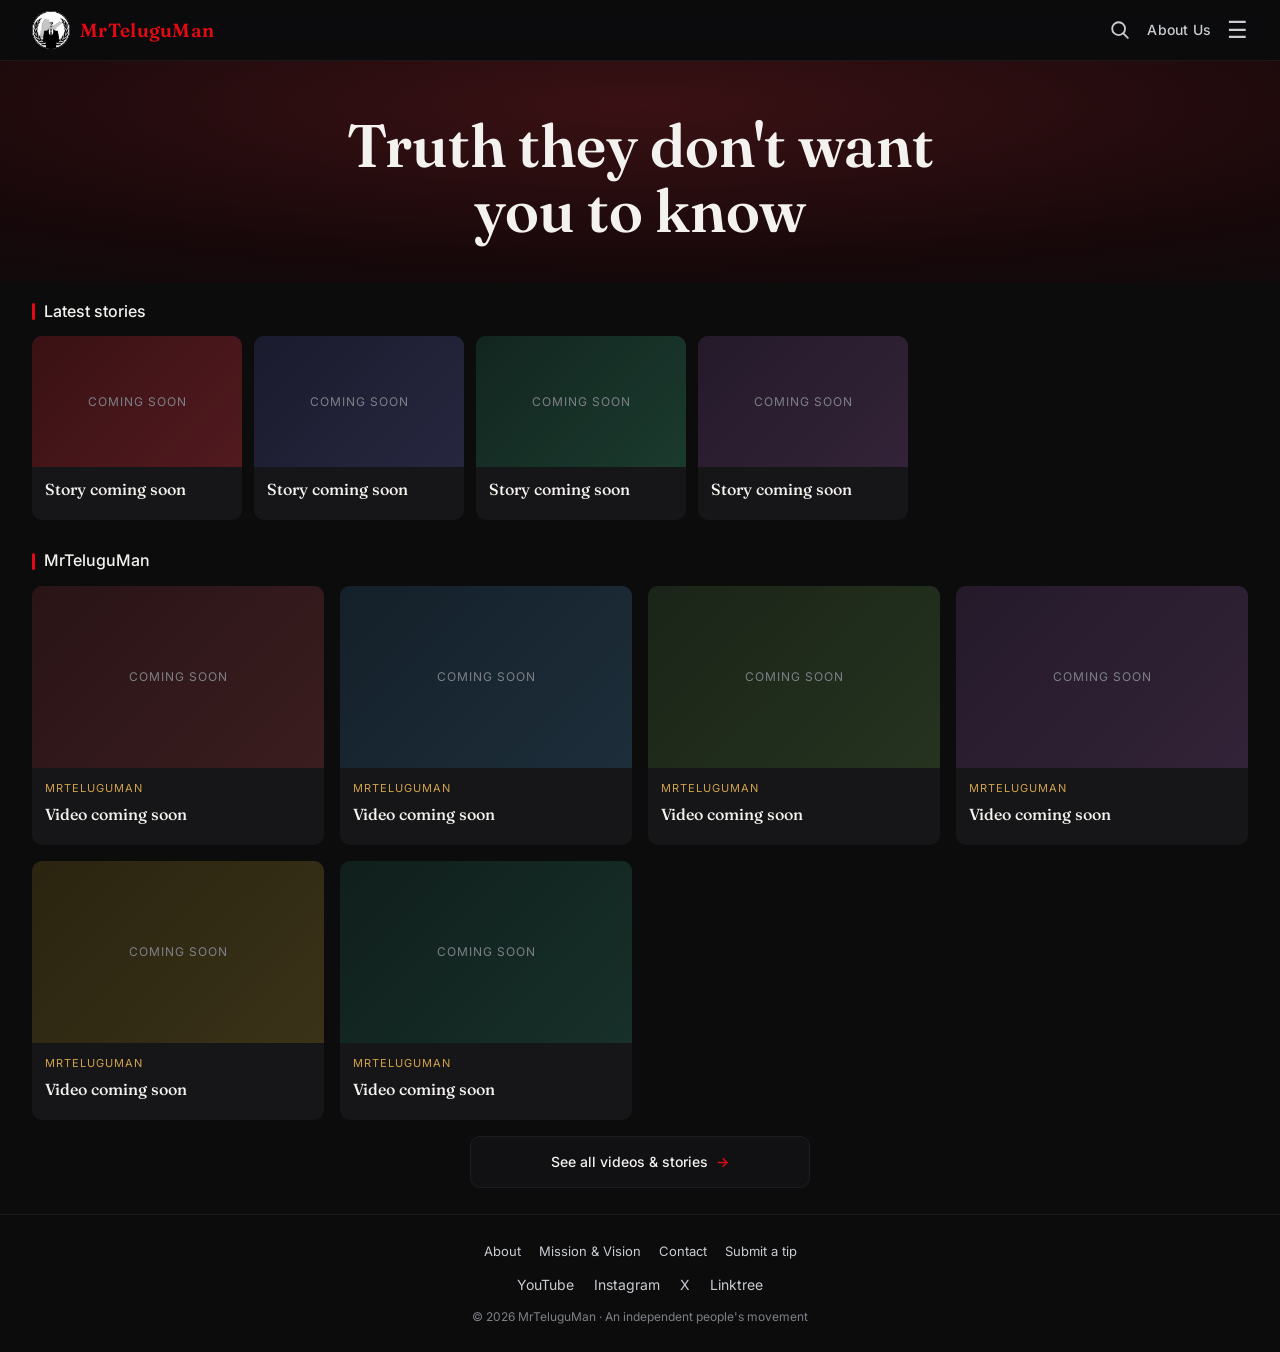
==== index.html @ 3e30ec59 "Add MrTeluguMan section and videos & stories archive" ====
<!DOCTYPE html>
<html lang="en">
<head>
<meta charset="UTF-8">
<meta name="viewport" content="width=device-width, initial-scale=1.0">
<title>MrTeluguMan — Truth they don't want you to know</title>
<meta name="description" content="An independent people's movement exposing injustice across Andhra Pradesh and Telangana.">
<link rel="icon" href="logo.jpg">
<link rel="preconnect" href="https://fonts.googleapis.com"><link rel="preconnect" href="https://fonts.gstatic.com" crossorigin>
<link href="https://fonts.googleapis.com/css2?family=Fraunces:opsz,wght@9..144,500;9..144,600&family=Inter:wght@400;500;600&display=swap" rel="stylesheet">
<link rel="stylesheet" href="styles.css">
</head>
<body>

<header>
  <div class="wrap nav">
    <a class="brand" href="index.html"><img src="logo.jpg" alt="MrTeluguMan logo"><span class="name">MrTeluguMan</span></a>
    <div class="nav-right">
      <a class="icon-btn search-icon" id="searchToggle" href="search.html" aria-label="Search"><svg viewBox="0 0 24 24" width="22" height="22" fill="none" stroke="currentColor" stroke-width="2" stroke-linecap="round" aria-hidden="true"><circle cx="10.5" cy="10.5" r="7"></circle><line x1="20.5" y1="20.5" x2="15.6" y2="15.6"></line></svg></a>
      <a class="header-about" href="about.html">About&nbsp;Us</a>
      <button class="icon-btn menu-btn" aria-label="Menu">&#9776;</button>
    </div>
  </div>
</header>

<div class="drawer" id="drawer">
  <div class="drawer-bg"></div>
  <div class="drawer-panel">
    <div class="drawer-head"><span class="name">MrTeluguMan</span><button class="icon-btn drawer-close" aria-label="Close">&times;</button></div>
    <a href="index.html">Home</a>
    <a href="latest.html">Latest stories</a>
    <a href="about.html">About</a>
    <a href="mission.html">Mission &amp; Vision</a>
    <a href="contact.html">Contact</a>
    <a href="contact.html">Submit a tip</a>
    <a href="search.html">Search</a>
    <div class="social"><a href="#">YouTube</a><a href="#">Instagram</a><a href="#">X</a><a href="#">Linktree</a></div>
  </div>
</div>

<section class="hero"><h1>Truth they don't want you to know</h1></section>


<section class="latest">
  <div class="sec-head"><span class="sec-bar"></span><span class="sec-title">Latest stories</span></div>
  <div class="row">
    <a class="card" href="story.html"><div class="thumb" style="background:linear-gradient(135deg,#3a1114,#511a1f)"><span class="soon">Coming soon</span></div><div class="card-body"><h3>Story coming soon</h3></div></a>
    <a class="card" href="story.html"><div class="thumb" style="background:linear-gradient(135deg,#1b1b2e,#26263f)"><span class="soon">Coming soon</span></div><div class="card-body"><h3>Story coming soon</h3></div></a>
    <a class="card" href="story.html"><div class="thumb" style="background:linear-gradient(135deg,#12261f,#1b3a2e)"><span class="soon">Coming soon</span></div><div class="card-body"><h3>Story coming soon</h3></div></a>
    <a class="card" href="story.html"><div class="thumb" style="background:linear-gradient(135deg,#241a2a,#332338)"><span class="soon">Coming soon</span></div><div class="card-body"><h3>Story coming soon</h3></div></a>
  </div>
</section>

<section class="latest">
  <div class="sec-head"><span class="sec-bar"></span><span class="sec-title">MrTeluguMan</span></div>
  <div class="grid" style="padding:0">
    <a class="card" href="story.html"><div class="thumb" style="background:linear-gradient(135deg,#2a1416,#3a1d1f)"><span class="soon">Coming soon</span></div><div class="card-body"><div class="kicker">MrTeluguMan</div><h3>Video coming soon</h3></div></a>
    <a class="card" href="story.html"><div class="thumb" style="background:linear-gradient(135deg,#14202a,#1d2e3a)"><span class="soon">Coming soon</span></div><div class="card-body"><div class="kicker">MrTeluguMan</div><h3>Video coming soon</h3></div></a>
    <a class="card" href="story.html"><div class="thumb" style="background:linear-gradient(135deg,#1a2418,#26331f)"><span class="soon">Coming soon</span></div><div class="card-body"><div class="kicker">MrTeluguMan</div><h3>Video coming soon</h3></div></a>
    <a class="card" href="story.html"><div class="thumb" style="background:linear-gradient(135deg,#241a2a,#332338)"><span class="soon">Coming soon</span></div><div class="card-body"><div class="kicker">MrTeluguMan</div><h3>Video coming soon</h3></div></a>
    <a class="card" href="story.html"><div class="thumb" style="background:linear-gradient(135deg,#2a2410,#3a3218)"><span class="soon">Coming soon</span></div><div class="card-body"><div class="kicker">MrTeluguMan</div><h3>Video coming soon</h3></div></a>
    <a class="card" href="story.html"><div class="thumb" style="background:linear-gradient(135deg,#101f1c,#173029)"><span class="soon">Coming soon</span></div><div class="card-body"><div class="kicker">MrTeluguMan</div><h3>Video coming soon</h3></div></a>
  </div>
  <a class="state-btn" href="latest.html" style="max-width:340px;margin:16px auto 0">See all videos &amp; stories <span class="arrow">&rarr;</span></a>
</section>


<footer>
  <div class="footer-links"><a href="about.html">About</a><a href="mission.html">Mission &amp; Vision</a><a href="contact.html">Contact</a><a href="contact.html">Submit a tip</a></div>
  <div class="social"><a href="#">YouTube</a><a href="#">Instagram</a><a href="#">X</a><a href="#">Linktree</a></div>
  <div class="copy">© 2026 MrTeluguMan · An independent people's movement</div>
</footer>

<script src="app.js"></script>
</body>
</html>
---- styles.css ----
/* ===== MrTeluguMan — shared styles ===== */
@import url('https://fonts.googleapis.com/css2?family=Space+Grotesk:wght@500;600;700&display=swap');
:root{
  --bg:#0c0c0d; --surface:#161618; --surface-2:#111113;
  --border:#1e1e22; --border-soft:#1a1a1d;
  --text:#f4f2ee; --text-2:#c9ccd1; --text-3:#7d8087;
  --red:#e50914; --gold:#d0a24a;
  --serif:'Fraunces',Georgia,serif;
  --head:'Space Grotesk',-apple-system,BlinkMacSystemFont,'Segoe UI',sans-serif;
  --sans:'Inter',-apple-system,BlinkMacSystemFont,'Segoe UI',sans-serif;
}
*{box-sizing:border-box;margin:0;padding:0}
html{scroll-behavior:smooth}
body{background:var(--bg);color:var(--text);font-family:var(--sans);line-height:1.6;-webkit-font-smoothing:antialiased}
a{text-decoration:none;color:inherit}
img{display:block;max-width:100%}
.wrap{max-width:none;margin:0 auto;padding:0 32px}

/* Header search bar (desktop) */
.header-search{flex:1;max-width:460px;margin:0 28px}
.header-search input{width:100%;height:38px;background:var(--surface-2);border:.5px solid var(--border);border-radius:20px;color:var(--text);padding:0 18px;font-family:inherit;font-size:14px;outline:none;transition:border-color .15s}
.header-search input::placeholder{color:var(--text-3)}
.header-search input:focus{border-color:var(--red)}

/* Header */
header{position:sticky;top:0;z-index:50;background:rgba(12,12,13,.85);backdrop-filter:saturate(160%) blur(12px);border-bottom:.5px solid var(--border-soft)}
.nav{display:flex;align-items:center;justify-content:space-between;height:60px}
.brand{display:flex;align-items:center;gap:10px}
.brand img{width:38px;height:38px;border-radius:50%;background:#fff;object-fit:cover}
.brand .name{color:var(--red);font-family:var(--serif);font-weight:600;font-size:19px;letter-spacing:.3px}
.nav-right{display:flex;align-items:center;gap:20px}
.nav-links{display:none}
.nav-links a{color:var(--text-2);font-size:14px}
.nav-links a:hover,.nav-links a.active{color:var(--text)}
.icon-btn{background:none;border:none;color:var(--text-2);font-size:18px;cursor:pointer;line-height:1}
.icon-btn:hover{color:var(--text)}
.icon-btn svg{display:block}
.search-icon{display:inline-flex;align-items:center;justify-content:center;margin-right:6px}
.menu-btn{display:block}

/* Slide-out mobile menu */
.drawer{position:fixed;inset:0;z-index:100;visibility:hidden;pointer-events:none}
.drawer.open{visibility:visible;pointer-events:auto}
.drawer-bg{position:absolute;inset:0;background:rgba(0,0,0,.6);opacity:0;transition:opacity .25s}
.drawer.open .drawer-bg{opacity:1}
.drawer-panel{position:absolute;top:0;right:0;height:100%;width:80%;max-width:320px;background:var(--surface-2);border-left:.5px solid var(--border);padding:22px 22px;transform:translateX(100%);transition:transform .25s ease;display:flex;flex-direction:column;gap:6px}
.drawer.open .drawer-panel{transform:none}
.drawer-head{display:flex;align-items:center;justify-content:space-between;margin-bottom:14px}
.drawer-head .name{color:var(--red);font-family:var(--serif);font-weight:600;font-size:18px}
.drawer a{color:var(--text);font-size:17px;padding:12px 6px;border-bottom:.5px solid var(--border-soft)}
.drawer a:hover{color:var(--red)}
.drawer .social{display:flex;gap:16px;margin-top:16px}
.drawer .social a{border:none;color:var(--text-2);font-size:14px;padding:0}

/* Hero */
.hero{text-align:center;padding:52px 20px 40px;background:radial-gradient(120% 130% at 50% 20%,#3a1114 0%,#17080a 55%,#0c0c0d 90%)}
.hero h1{font-family:var(--serif);font-weight:600;font-size:clamp(30px,6.5vw,60px);line-height:1.08;max-width:16ch;margin:0 auto}
.page-hero{padding:40px 20px 24px;border-bottom:.5px solid var(--border-soft)}
.page-hero .wrap{display:flex;align-items:center;gap:12px}
.page-hero .bar{width:4px;height:34px;background:var(--red);border-radius:2px}
.page-hero h1{font-family:var(--head);font-weight:600;font-size:clamp(26px,5vw,40px);letter-spacing:-.5px}
.page-hero p{color:var(--text-2);margin-top:6px;font-size:15px}

/* Chips */
.chips{position:sticky;top:60px;z-index:40;background:var(--bg);display:flex;gap:10px;padding:13px 32px 11px;overflow-x:auto;border-bottom:.5px solid var(--border-soft);max-width:none;margin:0 auto}
.chips::-webkit-scrollbar{height:0}
.chip{flex:0 0 auto;font-size:14px;padding:8px 18px;border-radius:22px;white-space:nowrap;cursor:pointer;border:.5px solid var(--border);background:var(--surface-2);color:var(--text-2);transition:all .15s}
.chip:hover{color:var(--text);border-color:var(--text-3)}
.chip.active{background:var(--red);color:#fff;border-color:var(--red);font-weight:600}

/* Section head */
.sec-head{display:flex;align-items:center;gap:9px;margin-bottom:12px}
.sec-bar{width:3px;height:17px;background:var(--red);border-radius:2px}
.sec-title{font-size:16px;font-weight:500}

/* Latest row */
.latest{max-width:none;margin:0 auto;padding:16px 32px 6px}
.row{display:flex;gap:12px;overflow-x:auto;padding-bottom:6px;cursor:grab;scroll-behavior:smooth}
.row.dragging{cursor:grabbing;scroll-behavior:auto}
.row.dragging .card{pointer-events:none}
.row::-webkit-scrollbar{height:0}
.row .card{flex:0 0 210px;user-select:none}

/* Split */
.split{max-width:none;margin:8px auto 0;display:grid;grid-template-columns:1fr 1fr;border-top:.5px solid var(--border-soft)}
.col{padding:18px 20px 24px}
.col.ap{border-right:.5px solid var(--border-soft)}
.col .stack{display:flex;flex-direction:column;gap:14px;height:540px;overflow-y:auto;padding-right:8px;cursor:grab}
.col .stack.dragging{cursor:grabbing;scroll-behavior:auto}
.col .stack.dragging .card{pointer-events:none}
.col .stack::-webkit-scrollbar{width:6px}
.col .stack::-webkit-scrollbar-thumb{background:#2a2a2f;border-radius:3px}
.col .stack::-webkit-scrollbar-track{background:transparent}
.split.only-ap{grid-template-columns:1fr}.split.only-ap .col.tg{display:none}.split.only-ap .col.ap{border-right:none}
.split.only-tg{grid-template-columns:1fr}.split.only-tg .col.ap{display:none}

/* Grid (state & latest pages) */
.grid{display:grid;grid-template-columns:repeat(auto-fill,minmax(240px,1fr));gap:16px;max-width:none;margin:0 auto;padding:20px 32px}

/* Card */
.card{background:var(--surface);border-radius:10px;overflow:hidden;transition:transform .2s ease,box-shadow .2s ease;display:block}
.card:hover{transform:translateY(-3px);box-shadow:0 10px 30px rgba(0,0,0,.5)}
.thumb{aspect-ratio:16/10;background-size:cover;background-position:center;position:relative;display:flex;align-items:center;justify-content:center}
.thumb .soon{color:var(--text-3);font-size:12px;letter-spacing:1px;text-transform:uppercase}
.badge{position:absolute;top:9px;left:9px;background:var(--red);color:#fff;font-size:10px;letter-spacing:.5px;text-transform:uppercase;font-weight:600;padding:3px 8px;border-radius:3px}
.play-badge{position:absolute;width:44px;height:44px;border-radius:50%;background:rgba(229,9,20,.92);display:flex;align-items:center;justify-content:center;color:#fff;font-size:16px;padding-left:3px;box-shadow:0 4px 14px rgba(0,0,0,.4)}
.card-body{padding:12px 13px 14px}
.kicker{color:var(--gold);font-size:11px;letter-spacing:1px;text-transform:uppercase;margin-bottom:6px}
.card h3{font-family:var(--serif);font-weight:500;font-size:16px;line-height:1.3;margin-bottom:6px}
.card .time{color:var(--text-3);font-size:12px}

/* State button */
.state-btn{display:flex;align-items:center;justify-content:center;gap:8px;margin-top:16px;padding:14px 18px;border-radius:10px;border:.5px solid var(--border);background:var(--surface-2);color:var(--text);font-size:14px;font-weight:500;transition:all .15s}
.state-btn:hover{border-color:var(--red);color:#fff;background:#161010}
.state-btn .arrow{color:var(--red);font-weight:600}

/* Article page */
.article{max-width:720px;margin:0 auto;padding:34px 20px 20px}
.article .meta{display:flex;gap:10px;align-items:center;color:var(--text-3);font-size:13px;margin-bottom:14px}
.article .meta .cat{color:var(--gold);text-transform:uppercase;letter-spacing:1px}
.article h1{font-family:var(--serif);font-weight:600;font-size:clamp(28px,5vw,42px);line-height:1.15;margin-bottom:16px}
.article .lead{color:var(--text-2);font-size:19px;line-height:1.6;margin-bottom:22px}
.article .hero-img{aspect-ratio:16/9;border-radius:12px;background-size:cover;background-position:center;margin-bottom:12px;display:flex;align-items:center;justify-content:center}
.article .caption{color:var(--text-3);font-size:12px;margin-bottom:24px}
.article .body p{font-size:17px;line-height:1.8;margin-bottom:20px}
/* Video embed (YouTube / Instagram / Facebook) */
.video-embed{position:relative;aspect-ratio:16/9;border-radius:12px;overflow:hidden;background:#000;margin:22px 0 6px;display:flex;align-items:center;justify-content:center;border:.5px solid var(--border)}
.video-embed iframe{width:100%;height:100%;border:0;display:block}
.video-embed .play{width:64px;height:64px;border-radius:50%;background:rgba(229,9,20,.92);display:flex;align-items:center;justify-content:center;color:#fff;font-size:24px;padding-left:4px}
.video-embed .ph-text{position:absolute;bottom:12px;left:14px;color:#c9ccd1;font-size:12px}
.video-caption{color:var(--text-3);font-size:12px;margin:0 0 22px}
.actions{display:flex;align-items:center;gap:10px;flex-wrap:wrap;padding:20px 0;border-top:.5px solid var(--border-soft);border-bottom:.5px solid var(--border-soft);margin:24px 0}
.act{display:inline-flex;align-items:center;gap:7px;padding:9px 15px;border-radius:22px;border:.5px solid var(--border);background:var(--surface-2);color:var(--text-2);font-size:13px;cursor:pointer;transition:all .15s}
.act:hover{color:#fff;border-color:var(--text-3)}
.act.wa:hover{border-color:#25d366;color:#25d366}
.act.like.liked{border-color:var(--red);color:var(--red)}
.act .n{font-variant-numeric:tabular-nums}
.share-label{color:var(--text-3);font-size:13px;margin-right:2px}

/* Prose pages (about, mission) */
.prose{max-width:720px;margin:0 auto;padding:34px 20px}
.prose h2{font-family:var(--serif);font-weight:500;font-size:24px;margin:26px 0 12px}
.prose p{font-size:17px;line-height:1.8;color:var(--text);margin-bottom:18px}
.prose .lead{font-size:20px;color:var(--text-2);line-height:1.6;margin-bottom:22px}
.pull{border-left:3px solid var(--red);padding:6px 0 6px 18px;font-family:var(--serif);font-size:22px;line-height:1.4;margin:26px 0;color:var(--text)}

/* Forms (contact, tip) */
.form{max-width:600px;margin:0 auto;padding:30px 20px}
.form .field{margin-bottom:16px}
.form label{display:block;font-size:14px;color:var(--text-2);margin-bottom:7px}
.form input,.form textarea,.form select{width:100%;background:var(--surface-2);border:.5px solid var(--border);border-radius:9px;color:var(--text);font-family:inherit;font-size:15px;padding:12px 14px;outline:none;transition:border-color .15s}
.form input:focus,.form textarea:focus,.form select:focus{border-color:var(--red)}
.form textarea{min-height:130px;resize:vertical}
.form .submit{background:var(--red);color:#fff;border:none;font-weight:600;font-size:15px;padding:13px 22px;border-radius:9px;cursor:pointer;transition:opacity .15s}
.form .submit:hover{opacity:.9}
.note{color:var(--text-3);font-size:13px;margin-top:10px}
/* Direct contact block */
.direct-contact{max-width:600px;margin:24px auto 0;padding:20px 22px;background:var(--surface);border:.5px solid var(--border);border-radius:12px;text-align:center}
.dc-label{color:var(--text-3);font-size:12px;letter-spacing:1px;text-transform:uppercase;margin-bottom:8px}
.dc-mail{display:inline-block;color:var(--red);font-size:20px;font-weight:600;font-family:var(--sans)}
.dc-mail:hover{text-decoration:underline}
.dc-note{color:var(--text-3);font-size:13px;margin-top:8px}
.secure-note{margin-top:16px;padding:13px 16px;background:rgba(29,158,117,.08);border:.5px solid rgba(29,158,117,.35);border-radius:10px;color:#7fd7bb;font-size:13px;line-height:1.55}
.secure-note strong{color:#9fe6cf;font-weight:600}
.form-title{color:var(--text);font-size:16px;font-weight:500;margin-bottom:14px;padding-top:6px}
/* Tip/Suggestion toggle */
.toggle{display:flex;gap:8px;margin-bottom:18px}
.toggle .tg{flex:1;position:relative}
.toggle .tg input{position:absolute;opacity:0;pointer-events:none}
.toggle .tg span{display:block;text-align:center;padding:11px;border-radius:9px;border:.5px solid var(--border);background:var(--surface-2);color:var(--text-2);font-size:14px;cursor:pointer;transition:all .15s}
.toggle .tg span:hover{color:var(--text)}
.toggle .tg input:checked + span{background:var(--red);color:#fff;border-color:var(--red);font-weight:600}
.form input[type=file]{padding:9px 12px;color:var(--text-3);font-size:13px}

/* Search */
.searchbar{max-width:720px;margin:0 auto;padding:26px 20px 6px}
.searchbar input{width:100%;background:var(--surface-2);border:.5px solid var(--border);border-radius:12px;color:var(--text);font-family:inherit;font-size:17px;padding:15px 18px;outline:none}
.searchbar input:focus{border-color:var(--red)}
.search-empty{max-width:720px;margin:0 auto;padding:30px 20px;color:var(--text-3);text-align:center}

/* Footer */
footer{border-top:.5px solid var(--border-soft);margin-top:20px;padding:26px 20px;text-align:center}
.footer-links{display:flex;gap:18px;justify-content:center;flex-wrap:wrap;margin-bottom:12px}
.footer-links a{color:var(--text-2);font-size:13px}
.footer-links a:hover{color:var(--text)}
.social{display:flex;gap:20px;justify-content:center;margin-bottom:11px}
.social a{color:var(--text-2);font-size:14px}
.social a:hover{color:var(--red)}
.copy{color:var(--text-3);font-size:12px}

@media(max-width:640px){
  .nav-links{display:none}
  .menu-btn{display:block}
  .header-search{display:none}
  .wrap{padding:0 20px}
  .latest{padding:16px 20px 6px}
  .chips{padding:13px 20px 11px}
  .col{padding:12px 12px 16px}
  .col .stack{height:auto;overflow:visible;cursor:default}
  .card h3{font-size:14px}
  .row .card{flex:0 0 150px}
  .hero{padding:40px 18px 30px}
  .grid{grid-template-columns:1fr 1fr;gap:12px;padding:16px}
}

/* ===== Header: keep logo, search, About Us and menu on one level ===== */
.nav{align-items:center}
.brand{height:40px}
.nav-right{display:flex;align-items:center;gap:16px}
.icon-btn{display:inline-flex;align-items:center;justify-content:center;height:40px;line-height:1;padding:0}
.search-icon{margin-right:0}
.menu-btn{font-size:23px}
.header-about{display:inline-flex;align-items:center;height:40px;color:var(--text-2);font-size:14px;font-weight:500;white-space:nowrap;letter-spacing:.2px}
.header-about:hover{color:var(--text)}
@media(max-width:400px){ .nav-right{gap:12px} .header-about{font-size:13px} }

/* ===== Live search overlay (Netflix / Google style) ===== */
.search-overlay{position:fixed;inset:0;z-index:200;visibility:hidden;opacity:0;transition:opacity .18s}
.search-overlay.open{visibility:visible;opacity:1}
.so-bg{position:absolute;inset:0;background:rgba(0,0,0,.62);backdrop-filter:blur(2px)}
.so-panel{position:absolute;top:0;left:0;right:0;background:var(--surface-2);border-bottom:.5px solid var(--border);padding:14px 20px 16px;box-shadow:0 20px 50px rgba(0,0,0,.55);transform:translateY(-10px);transition:transform .18s}
.search-overlay.open .so-panel{transform:none}
.so-inputwrap{display:flex;align-items:center;gap:12px;max-width:720px;margin:0 auto}
.so-inputwrap>svg{flex:0 0 auto;color:var(--text-3)}
.so-input{flex:1;height:46px;background:var(--surface);border:.5px solid var(--border);border-radius:12px;color:var(--text);font-family:inherit;font-size:17px;padding:0 16px;outline:none}
.so-input:focus{border-color:var(--red)}
.so-close{flex:0 0 auto;background:none;border:none;color:var(--text-2);font-size:26px;line-height:1;cursor:pointer;padding:0 4px}
.so-close:hover{color:var(--text)}
.so-results{max-width:720px;margin:10px auto 0;max-height:62vh;overflow-y:auto}
.so-lbl{color:var(--text-3);font-size:11px;letter-spacing:1px;text-transform:uppercase;padding:8px 12px 4px}
.so-item{display:flex;align-items:center;gap:12px;padding:11px 12px;border-radius:10px;cursor:pointer;color:var(--text)}
.so-item:hover,.so-item.active{background:var(--surface)}
.so-ic{flex:0 0 auto;width:34px;height:34px;border-radius:8px;background:#221316;display:flex;align-items:center;justify-content:center;color:var(--red);font-size:15px}
.so-tx{flex:1;min-width:0}
.so-ttl{font-size:15px;font-weight:500;white-space:nowrap;overflow:hidden;text-overflow:ellipsis}
.so-meta{color:var(--text-3);font-size:12px;margin-top:2px}
.so-cat{color:var(--gold);text-transform:uppercase;letter-spacing:.6px}
.so-hint{color:var(--text-3);font-size:13px;padding:16px 12px;text-align:center}

/* ===== search.html results ===== */
.search-results{max-width:820px;margin:0 auto;padding:14px 20px 34px}
.sr-count{color:var(--text-3);font-size:13px;margin:0 0 14px}
.sr-list{display:flex;flex-direction:column;gap:10px}
.sr-item{display:flex;align-items:center;gap:14px;padding:14px 16px;background:var(--surface);border:.5px solid var(--border);border-radius:12px;transition:border-color .15s,transform .15s}
.sr-item:hover{border-color:var(--red);transform:translateY(-2px)}
.sr-ic{flex:0 0 auto;width:44px;height:44px;border-radius:10px;background:#221316;display:flex;align-items:center;justify-content:center;color:var(--red);font-size:18px}
.sr-tx{flex:1;min-width:0}
.sr-cat{color:var(--gold);font-size:11px;letter-spacing:1px;text-transform:uppercase}
.sr-ttl{font-family:var(--serif);font-size:18px;font-weight:500;margin:2px 0 3px}
.sr-snip{color:var(--text-2);font-size:14px;line-height:1.5}
.sr-date{color:var(--text-3);font-size:12px;margin-top:4px}
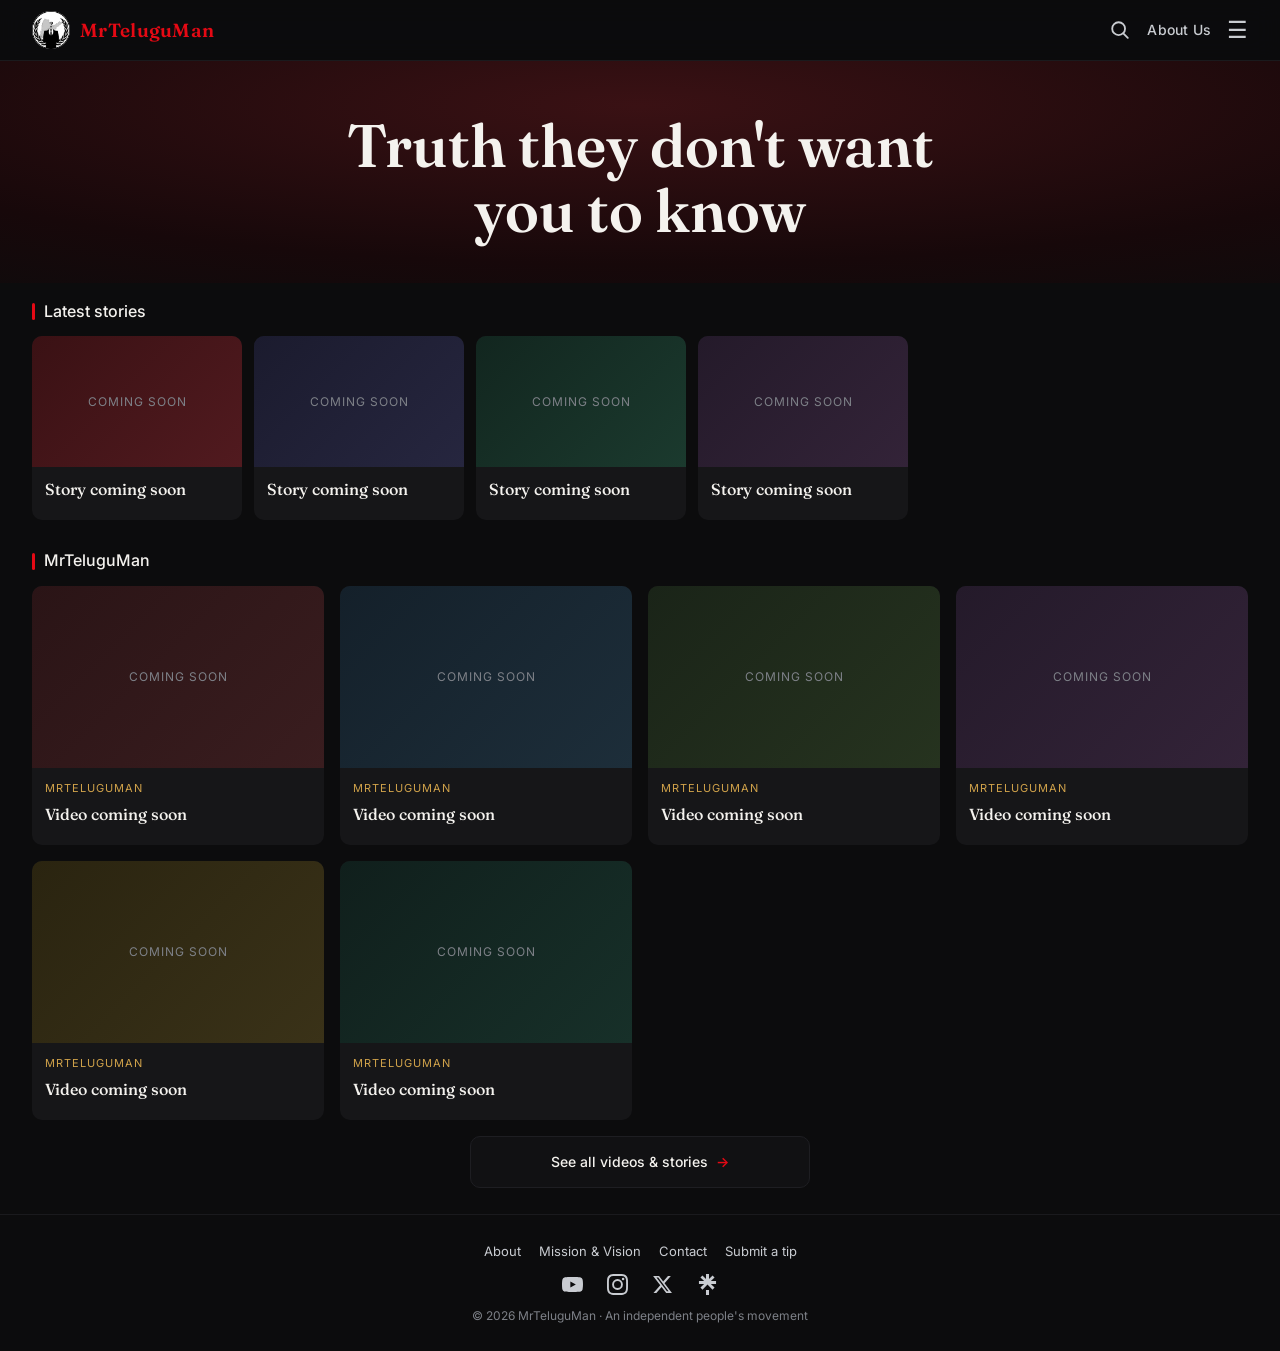
==== commit 59b8bc14: "Replace social text links with logo icons" ====
--- a/index.html
+++ b/index.html
@@ -34,7 +34,7 @@
     <a href="contact.html">Contact</a>
     <a href="contact.html">Submit a tip</a>
     <a href="search.html">Search</a>
-    <div class="social"><a href="#">YouTube</a><a href="#">Instagram</a><a href="#">X</a><a href="#">Linktree</a></div>
+    <div class="social"><a href="https://www.youtube.com/@MrTeluguMan" target="_blank" rel="noopener" aria-label="YouTube"><svg viewBox="0 0 24 24" width="21" height="21" fill="currentColor" aria-hidden="true"><path d="M23.498 6.186a3.016 3.016 0 0 0-2.122-2.136C19.505 3.545 12 3.545 12 3.545s-7.505 0-9.377.505A3.017 3.017 0 0 0 .502 6.186C0 8.07 0 12 0 12s0 3.93.502 5.814a3.016 3.016 0 0 0 2.122 2.136c1.871.505 9.376.505 9.376.505s7.505 0 9.377-.505a3.015 3.015 0 0 0 2.122-2.136C24 15.93 24 12 24 12s0-3.93-.502-5.814zM9.545 15.568V8.432L15.818 12l-6.273 3.568z"></path></svg></a><a href="https://www.instagram.com/MrTeluguMan" target="_blank" rel="noopener" aria-label="Instagram"><svg viewBox="0 0 24 24" width="21" height="21" fill="currentColor" aria-hidden="true"><path d="M12 2.163c3.204 0 3.584.012 4.85.07 3.252.148 4.771 1.691 4.919 4.919.058 1.265.069 1.645.069 4.849 0 3.205-.012 3.584-.069 4.849-.149 3.225-1.664 4.771-4.919 4.919-1.266.058-1.644.07-4.85.07-3.204 0-3.584-.012-4.849-.07-3.26-.149-4.771-1.699-4.919-4.92-.058-1.265-.07-1.644-.07-4.849 0-3.204.013-3.583.07-4.849.149-3.227 1.664-4.771 4.919-4.919 1.266-.057 1.645-.069 4.849-.069zM12 0C8.741 0 8.333.014 7.053.072 2.695.272.273 2.69.073 7.052.014 8.333 0 8.741 0 12c0 3.259.014 3.668.072 4.948.2 4.358 2.618 6.78 6.98 6.98C8.333 23.986 8.741 24 12 24c3.259 0 3.668-.014 4.948-.072 4.354-.2 6.782-2.618 6.979-6.98.059-1.28.073-1.689.073-4.948 0-3.259-.014-3.667-.072-4.947-.196-4.354-2.617-6.78-6.979-6.98C15.668.014 15.259 0 12 0zm0 5.838a6.162 6.162 0 1 0 0 12.324 6.162 6.162 0 0 0 0-12.324zM12 16a4 4 0 1 1 0-8 4 4 0 0 1 0 8zm6.406-11.845a1.44 1.44 0 1 0 0 2.881 1.44 1.44 0 0 0 0-2.881z"></path></svg></a><a href="https://x.com/MrTeluguMan" target="_blank" rel="noopener" aria-label="X"><svg viewBox="0 0 24 24" width="21" height="21" fill="currentColor" aria-hidden="true"><path d="M18.244 2.25h3.308l-7.227 8.26 8.502 11.24H16.17l-5.214-6.817L4.99 21.75H1.68l7.73-8.835L1.254 2.25H8.08l4.713 6.231zm-1.161 17.52h1.833L7.084 4.126H5.117z"></path></svg></a><a href="https://linktr.ee/MrTeluguMan" target="_blank" rel="noopener" aria-label="Linktree"><svg viewBox="0 0 24 24" width="21" height="21" fill="currentColor" aria-hidden="true"><path d="M13.736 5.853l4.005-4.117 2.325 2.38-4.2 4.005h5.908v3.305h-5.937l4.229 4.108-2.325 2.334-5.741-5.769-5.741 5.769-2.325-2.334 4.229-4.108H2.226V8.121h5.908l-4.2-4.005 2.325-2.38 4.005 4.117V0h3.472v5.853zM10.264 18.152h3.472V24h-3.472z"></path></svg></a></div>
   </div>
 </div>
 
@@ -67,7 +67,7 @@
 
 <footer>
   <div class="footer-links"><a href="about.html">About</a><a href="mission.html">Mission &amp; Vision</a><a href="contact.html">Contact</a><a href="contact.html">Submit a tip</a></div>
-  <div class="social"><a href="#">YouTube</a><a href="#">Instagram</a><a href="#">X</a><a href="#">Linktree</a></div>
+  <div class="social"><a href="https://www.youtube.com/@MrTeluguMan" target="_blank" rel="noopener" aria-label="YouTube"><svg viewBox="0 0 24 24" width="21" height="21" fill="currentColor" aria-hidden="true"><path d="M23.498 6.186a3.016 3.016 0 0 0-2.122-2.136C19.505 3.545 12 3.545 12 3.545s-7.505 0-9.377.505A3.017 3.017 0 0 0 .502 6.186C0 8.07 0 12 0 12s0 3.93.502 5.814a3.016 3.016 0 0 0 2.122 2.136c1.871.505 9.376.505 9.376.505s7.505 0 9.377-.505a3.015 3.015 0 0 0 2.122-2.136C24 15.93 24 12 24 12s0-3.93-.502-5.814zM9.545 15.568V8.432L15.818 12l-6.273 3.568z"></path></svg></a><a href="https://www.instagram.com/MrTeluguMan" target="_blank" rel="noopener" aria-label="Instagram"><svg viewBox="0 0 24 24" width="21" height="21" fill="currentColor" aria-hidden="true"><path d="M12 2.163c3.204 0 3.584.012 4.85.07 3.252.148 4.771 1.691 4.919 4.919.058 1.265.069 1.645.069 4.849 0 3.205-.012 3.584-.069 4.849-.149 3.225-1.664 4.771-4.919 4.919-1.266.058-1.644.07-4.85.07-3.204 0-3.584-.012-4.849-.07-3.26-.149-4.771-1.699-4.919-4.92-.058-1.265-.07-1.644-.07-4.849 0-3.204.013-3.583.07-4.849.149-3.227 1.664-4.771 4.919-4.919 1.266-.057 1.645-.069 4.849-.069zM12 0C8.741 0 8.333.014 7.053.072 2.695.272.273 2.69.073 7.052.014 8.333 0 8.741 0 12c0 3.259.014 3.668.072 4.948.2 4.358 2.618 6.78 6.98 6.98C8.333 23.986 8.741 24 12 24c3.259 0 3.668-.014 4.948-.072 4.354-.2 6.782-2.618 6.979-6.98.059-1.28.073-1.689.073-4.948 0-3.259-.014-3.667-.072-4.947-.196-4.354-2.617-6.78-6.979-6.98C15.668.014 15.259 0 12 0zm0 5.838a6.162 6.162 0 1 0 0 12.324 6.162 6.162 0 0 0 0-12.324zM12 16a4 4 0 1 1 0-8 4 4 0 0 1 0 8zm6.406-11.845a1.44 1.44 0 1 0 0 2.881 1.44 1.44 0 0 0 0-2.881z"></path></svg></a><a href="https://x.com/MrTeluguMan" target="_blank" rel="noopener" aria-label="X"><svg viewBox="0 0 24 24" width="21" height="21" fill="currentColor" aria-hidden="true"><path d="M18.244 2.25h3.308l-7.227 8.26 8.502 11.24H16.17l-5.214-6.817L4.99 21.75H1.68l7.73-8.835L1.254 2.25H8.08l4.713 6.231zm-1.161 17.52h1.833L7.084 4.126H5.117z"></path></svg></a><a href="https://linktr.ee/MrTeluguMan" target="_blank" rel="noopener" aria-label="Linktree"><svg viewBox="0 0 24 24" width="21" height="21" fill="currentColor" aria-hidden="true"><path d="M13.736 5.853l4.005-4.117 2.325 2.38-4.2 4.005h5.908v3.305h-5.937l4.229 4.108-2.325 2.334-5.741-5.769-5.741 5.769-2.325-2.334 4.229-4.108H2.226V8.121h5.908l-4.2-4.005 2.325-2.38 4.005 4.117V0h3.472v5.853zM10.264 18.152h3.472V24h-3.472z"></path></svg></a></div>
   <div class="copy">© 2026 MrTeluguMan · An independent people's movement</div>
 </footer>
 
--- a/styles.css
+++ b/styles.css
@@ -249,3 +249,8 @@
 .sr-ttl{font-family:var(--serif);font-size:18px;font-weight:500;margin:2px 0 3px}
 .sr-snip{color:var(--text-2);font-size:14px;line-height:1.5}
 .sr-date{color:var(--text-3);font-size:12px;margin-top:4px}
+
+/* Social icon logos */
+.social a{display:inline-flex;align-items:center;line-height:0}
+.social a svg{display:block}
+.social{gap:24px}
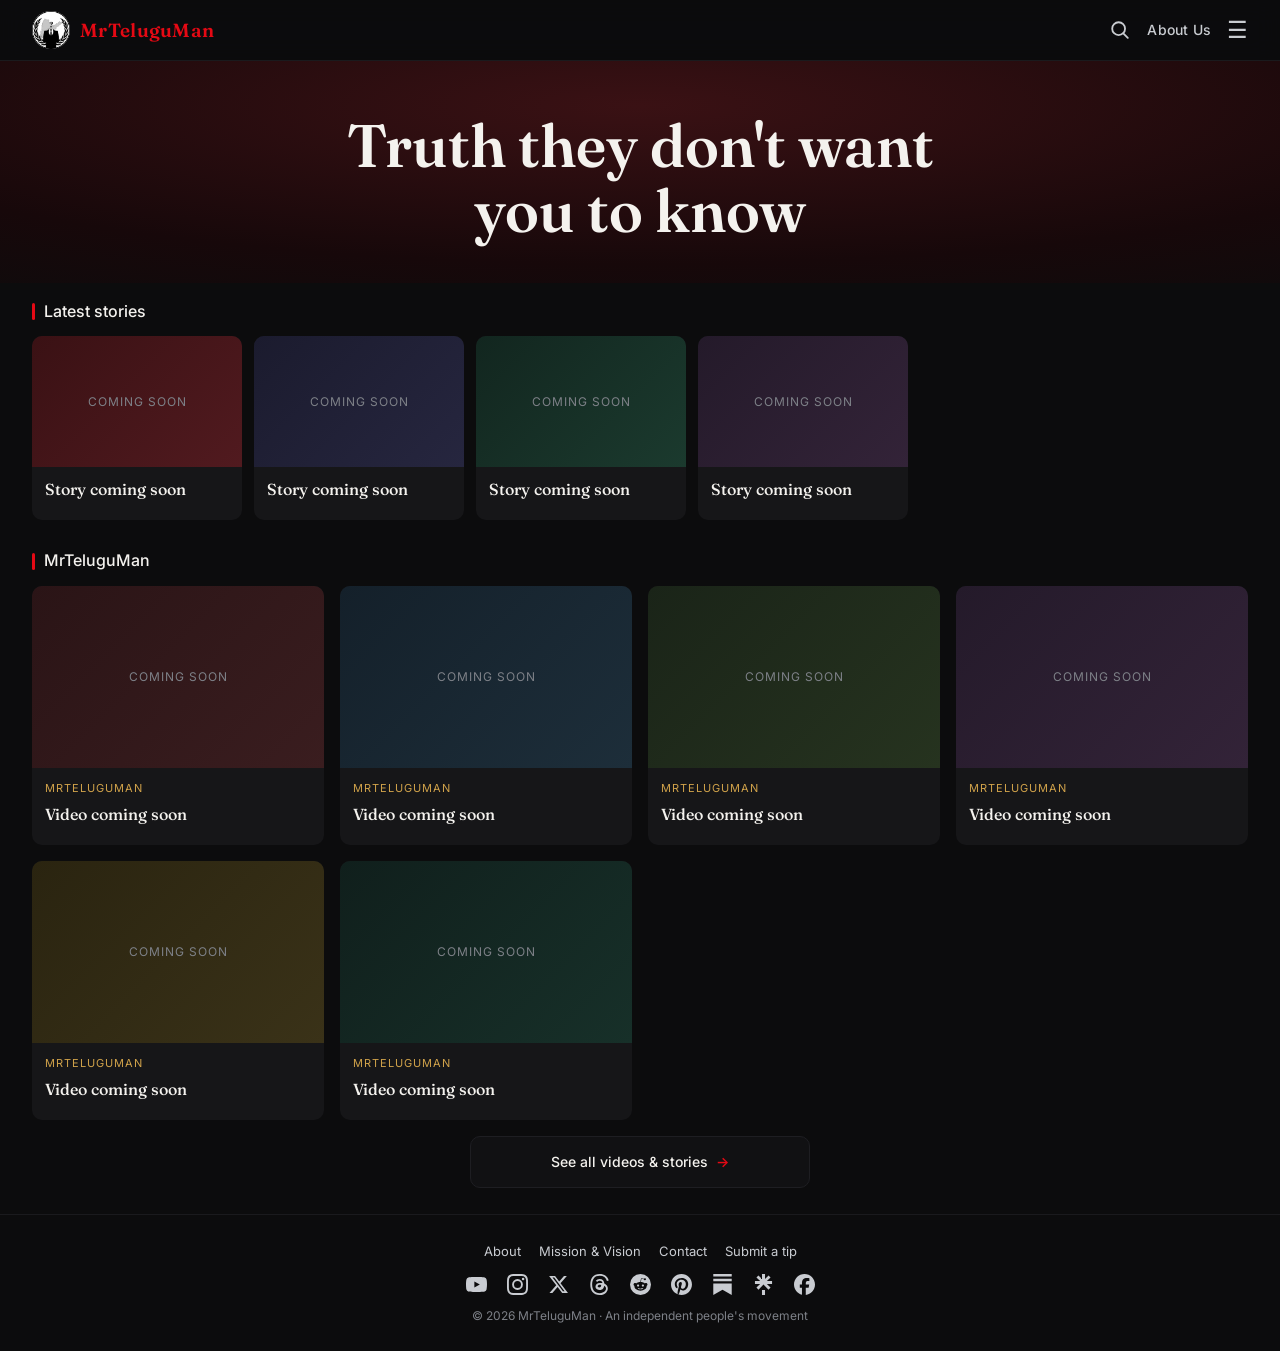
==== commit 5a1cc490: "Add social media icon logos (9 platforms)" ====
--- a/index.html
+++ b/index.html
@@ -34,7 +34,7 @@
     <a href="contact.html">Contact</a>
     <a href="contact.html">Submit a tip</a>
     <a href="search.html">Search</a>
-    <div class="social"><a href="https://www.youtube.com/@MrTeluguMan" target="_blank" rel="noopener" aria-label="YouTube"><svg viewBox="0 0 24 24" width="21" height="21" fill="currentColor" aria-hidden="true"><path d="M23.498 6.186a3.016 3.016 0 0 0-2.122-2.136C19.505 3.545 12 3.545 12 3.545s-7.505 0-9.377.505A3.017 3.017 0 0 0 .502 6.186C0 8.07 0 12 0 12s0 3.93.502 5.814a3.016 3.016 0 0 0 2.122 2.136c1.871.505 9.376.505 9.376.505s7.505 0 9.377-.505a3.015 3.015 0 0 0 2.122-2.136C24 15.93 24 12 24 12s0-3.93-.502-5.814zM9.545 15.568V8.432L15.818 12l-6.273 3.568z"></path></svg></a><a href="https://www.instagram.com/MrTeluguMan" target="_blank" rel="noopener" aria-label="Instagram"><svg viewBox="0 0 24 24" width="21" height="21" fill="currentColor" aria-hidden="true"><path d="M12 2.163c3.204 0 3.584.012 4.85.07 3.252.148 4.771 1.691 4.919 4.919.058 1.265.069 1.645.069 4.849 0 3.205-.012 3.584-.069 4.849-.149 3.225-1.664 4.771-4.919 4.919-1.266.058-1.644.07-4.85.07-3.204 0-3.584-.012-4.849-.07-3.26-.149-4.771-1.699-4.919-4.92-.058-1.265-.07-1.644-.07-4.849 0-3.204.013-3.583.07-4.849.149-3.227 1.664-4.771 4.919-4.919 1.266-.057 1.645-.069 4.849-.069zM12 0C8.741 0 8.333.014 7.053.072 2.695.272.273 2.69.073 7.052.014 8.333 0 8.741 0 12c0 3.259.014 3.668.072 4.948.2 4.358 2.618 6.78 6.98 6.98C8.333 23.986 8.741 24 12 24c3.259 0 3.668-.014 4.948-.072 4.354-.2 6.782-2.618 6.979-6.98.059-1.28.073-1.689.073-4.948 0-3.259-.014-3.667-.072-4.947-.196-4.354-2.617-6.78-6.979-6.98C15.668.014 15.259 0 12 0zm0 5.838a6.162 6.162 0 1 0 0 12.324 6.162 6.162 0 0 0 0-12.324zM12 16a4 4 0 1 1 0-8 4 4 0 0 1 0 8zm6.406-11.845a1.44 1.44 0 1 0 0 2.881 1.44 1.44 0 0 0 0-2.881z"></path></svg></a><a href="https://x.com/MrTeluguMan" target="_blank" rel="noopener" aria-label="X"><svg viewBox="0 0 24 24" width="21" height="21" fill="currentColor" aria-hidden="true"><path d="M18.244 2.25h3.308l-7.227 8.26 8.502 11.24H16.17l-5.214-6.817L4.99 21.75H1.68l7.73-8.835L1.254 2.25H8.08l4.713 6.231zm-1.161 17.52h1.833L7.084 4.126H5.117z"></path></svg></a><a href="https://linktr.ee/MrTeluguMan" target="_blank" rel="noopener" aria-label="Linktree"><svg viewBox="0 0 24 24" width="21" height="21" fill="currentColor" aria-hidden="true"><path d="M13.736 5.853l4.005-4.117 2.325 2.38-4.2 4.005h5.908v3.305h-5.937l4.229 4.108-2.325 2.334-5.741-5.769-5.741 5.769-2.325-2.334 4.229-4.108H2.226V8.121h5.908l-4.2-4.005 2.325-2.38 4.005 4.117V0h3.472v5.853zM10.264 18.152h3.472V24h-3.472z"></path></svg></a></div>
+    <div class="social"><a href="https://www.youtube.com/@MrTeluguMan" target="_blank" rel="noopener" aria-label="YouTube"><svg viewBox="0 0 24 24" width="21" height="21" fill="currentColor" aria-hidden="true"><path d="M23.498 6.186a3.016 3.016 0 0 0-2.122-2.136C19.505 3.545 12 3.545 12 3.545s-7.505 0-9.377.505A3.017 3.017 0 0 0 .502 6.186C0 8.07 0 12 0 12s0 3.93.502 5.814a3.016 3.016 0 0 0 2.122 2.136c1.871.505 9.376.505 9.376.505s7.505 0 9.377-.505a3.015 3.015 0 0 0 2.122-2.136C24 15.93 24 12 24 12s0-3.93-.502-5.814zM9.545 15.568V8.432L15.818 12l-6.273 3.568z"></path></svg></a><a href="https://www.instagram.com/MrTeluguMan" target="_blank" rel="noopener" aria-label="Instagram"><svg viewBox="0 0 24 24" width="21" height="21" fill="currentColor" aria-hidden="true"><path d="M12 2.163c3.204 0 3.584.012 4.85.07 3.252.148 4.771 1.691 4.919 4.919.058 1.265.069 1.645.069 4.849 0 3.205-.012 3.584-.069 4.849-.149 3.225-1.664 4.771-4.919 4.919-1.266.058-1.644.07-4.85.07-3.204 0-3.584-.012-4.849-.07-3.26-.149-4.771-1.699-4.919-4.92-.058-1.265-.07-1.644-.07-4.849 0-3.204.013-3.583.07-4.849.149-3.227 1.664-4.771 4.919-4.919 1.266-.057 1.645-.069 4.849-.069zM12 0C8.741 0 8.333.014 7.053.072 2.695.272.273 2.69.073 7.052.014 8.333 0 8.741 0 12c0 3.259.014 3.668.072 4.948.2 4.358 2.618 6.78 6.98 6.98C8.333 23.986 8.741 24 12 24c3.259 0 3.668-.014 4.948-.072 4.354-.2 6.782-2.618 6.979-6.98.059-1.28.073-1.689.073-4.948 0-3.259-.014-3.667-.072-4.947-.196-4.354-2.617-6.78-6.979-6.98C15.668.014 15.259 0 12 0zm0 5.838a6.162 6.162 0 1 0 0 12.324 6.162 6.162 0 0 0 0-12.324zM12 16a4 4 0 1 1 0-8 4 4 0 0 1 0 8zm6.406-11.845a1.44 1.44 0 1 0 0 2.881 1.44 1.44 0 0 0 0-2.881z"></path></svg></a><a href="https://x.com/MrTeluguMan" target="_blank" rel="noopener" aria-label="X"><svg viewBox="0 0 24 24" width="21" height="21" fill="currentColor" aria-hidden="true"><path d="M18.244 2.25h3.308l-7.227 8.26 8.502 11.24H16.17l-5.214-6.817L4.99 21.75H1.68l7.73-8.835L1.254 2.25H8.08l4.713 6.231zm-1.161 17.52h1.833L7.084 4.126H5.117z"></path></svg></a><a href="https://www.threads.com/@MrTeluguMan" target="_blank" rel="noopener" aria-label="Threads"><svg viewBox="0 0 24 24" width="21" height="21" fill="currentColor" aria-hidden="true"><path d="M12.186 24h-.007c-3.581-.024-6.334-1.205-8.184-3.509C2.35 18.44 1.5 15.586 1.472 12.01v-.017c.03-3.579.879-6.43 2.525-8.482C5.845 1.205 8.6.024 12.18 0h.014c2.746.02 5.043.725 6.826 2.098 1.677 1.29 2.858 3.13 3.509 5.467l-2.04.569c-1.104-3.96-3.898-5.984-8.304-6.015-2.91.022-5.11.936-6.54 2.717C4.307 6.504 3.616 8.914 3.589 12c.027 3.086.718 5.496 2.057 7.164 1.43 1.783 3.631 2.698 6.54 2.717 2.623-.02 4.358-.631 5.8-2.045 1.647-1.613 1.618-3.593 1.09-4.798-.31-.71-.873-1.3-1.634-1.75-.192 1.352-.622 2.446-1.284 3.272-.886 1.102-2.14 1.704-3.73 1.79-1.202.065-2.361-.218-3.259-.801-1.063-.689-1.685-1.74-1.752-2.964-.065-1.19.408-2.285 1.33-3.082.88-.76 2.119-1.207 3.583-1.291a13.853 13.853 0 0 1 3.02.142c-.126-.742-.375-1.332-.75-1.757-.513-.586-1.308-.883-2.359-.89h-.029c-.844 0-1.992.232-2.721 1.32L7.734 7.847c.98-1.454 2.568-2.256 4.478-2.256h.044c3.194.02 5.097 1.975 5.287 5.388.108.046.216.094.322.145 1.49.7 2.58 1.761 3.154 3.07.797 1.82.871 4.79-1.548 7.158-1.85 1.81-4.094 2.628-7.277 2.65Zm1.036-11.752a9.66 9.66 0 0 0-.702-.026c-1.6 0-2.58.71-2.58 1.85 0 .82.75 1.353 1.734 1.353 1.352 0 2.14-.99 2.294-2.594l-.746-.583z"></path></svg></a><a href="https://www.reddit.com/user/MrTeluguMan" target="_blank" rel="noopener" aria-label="Reddit"><svg viewBox="0 0 24 24" width="21" height="21" fill="currentColor" aria-hidden="true"><path d="M12 0A12 12 0 0 0 0 12a12 12 0 0 0 12 12 12 12 0 0 0 12-12A12 12 0 0 0 12 0zm5.01 4.744c.688 0 1.25.561 1.25 1.249a1.25 1.25 0 0 1-2.498.056l-2.597-.547-.8 3.747c1.824.07 3.48.632 4.674 1.488.308-.309.73-.491 1.207-.491.968 0 1.754.786 1.754 1.754 0 .716-.435 1.333-1.01 1.614a3.111 3.111 0 0 1 .042.52c0 2.694-3.13 4.87-7.004 4.87-3.874 0-7.004-2.176-7.004-4.87 0-.183.015-.366.043-.534A1.748 1.748 0 0 1 4.028 12c0-.968.786-1.754 1.754-1.754.463 0 .898.196 1.207.49 1.207-.883 2.878-1.43 4.744-1.487l.885-4.182a.342.342 0 0 1 .14-.197.35.35 0 0 1 .238-.042l2.906.617a1.214 1.214 0 0 1 1.108-.701zM9.25 12c-.689 0-1.25.561-1.25 1.25 0 .687.561 1.248 1.25 1.248.687 0 1.248-.561 1.248-1.249 0-.688-.561-1.249-1.249-1.249zm5.5 0c-.687 0-1.248.561-1.248 1.25 0 .687.561 1.248 1.249 1.248.688 0 1.249-.561 1.249-1.249 0-.687-.562-1.249-1.25-1.249zm-5.466 3.99a.327.327 0 0 0-.231.094.33.33 0 0 0 0 .463c.842.842 2.484.913 2.961.913.477 0 2.105-.056 2.961-.913a.361.361 0 0 0 .029-.463.33.33 0 0 0-.464 0c-.547.533-1.684.73-2.512.73-.828 0-1.979-.196-2.512-.73a.326.326 0 0 0-.232-.095z"></path></svg></a><a href="https://www.pinterest.com/MrTeluguMan" target="_blank" rel="noopener" aria-label="Pinterest"><svg viewBox="0 0 24 24" width="21" height="21" fill="currentColor" aria-hidden="true"><path d="M12.017 0C5.396 0 .029 5.367.029 11.987c0 5.079 3.158 9.417 7.618 11.162-.105-.949-.199-2.403.041-3.439.219-.937 1.406-5.957 1.406-5.957s-.359-.72-.359-1.781c0-1.663.967-2.911 2.168-2.911 1.024 0 1.518.769 1.518 1.688 0 1.029-.653 2.567-.992 3.992-.285 1.193.6 2.165 1.775 2.165 2.128 0 3.768-2.245 3.768-5.487 0-2.861-2.063-4.869-5.008-4.869-3.41 0-5.409 2.562-5.409 5.199 0 1.033.394 2.143.889 2.741.099.12.112.225.085.345-.09.375-.293 1.199-.334 1.363-.053.225-.172.271-.401.165-1.495-.69-2.433-2.878-2.433-4.646 0-3.776 2.748-7.252 7.92-7.252 4.158 0 7.392 2.967 7.392 6.923 0 4.135-2.607 7.462-6.233 7.462-1.214 0-2.354-.629-2.758-1.379l-.749 2.848c-.269 1.045-1.004 2.352-1.498 3.146 1.123.345 2.306.535 3.55.535 6.607 0 11.985-5.365 11.985-11.987C24.007 5.367 18.635.001 12.017.001z"></path></svg></a><a href="https://substack.com/@mrteluguman" target="_blank" rel="noopener" aria-label="Substack"><svg viewBox="0 0 24 24" width="21" height="21" fill="currentColor" aria-hidden="true"><path d="M22.539 8.242H1.46V5.406h21.08v2.836zM1.46 10.812V24L12 18.11 22.54 24V10.812H1.46zM22.54 0H1.46v2.836h21.08V0z"></path></svg></a><a href="https://linktr.ee/MrTeluguMan" target="_blank" rel="noopener" aria-label="Linktree"><svg viewBox="0 0 24 24" width="21" height="21" fill="currentColor" aria-hidden="true"><path d="M13.736 5.853l4.005-4.117 2.325 2.38-4.2 4.005h5.908v3.305h-5.937l4.229 4.108-2.325 2.334-5.741-5.769-5.741 5.769-2.325-2.334 4.229-4.108H2.226V8.121h5.908l-4.2-4.005 2.325-2.38 4.005 4.117V0h3.472v5.853zM10.264 18.152h3.472V24h-3.472z"></path></svg></a><a href="https://www.facebook.com/profile.php?id=61575343623307" target="_blank" rel="noopener" aria-label="Facebook"><svg viewBox="0 0 24 24" width="21" height="21" fill="currentColor" aria-hidden="true"><path d="M9.101 23.691v-7.98H6.627v-3.667h2.474v-1.58c0-4.085 1.848-5.978 5.858-5.978.401 0 .955.042 1.468.103a8.68 8.68 0 0 1 1.141.195v3.325a8.623 8.623 0 0 0-.653-.036 26.805 26.805 0 0 0-.733-.009c-.707 0-1.259.096-1.675.309a1.686 1.686 0 0 0-.679.622c-.258.42-.374.995-.374 1.752v1.297h3.919l-.386 2.103-.287 1.564h-3.246v8.245C19.396 23.238 24 18.179 24 12.044c0-6.627-5.373-12-12-12s-12 5.373-12 12c0 5.628 3.874 10.35 9.101 11.647Z"></path></svg></a></div>
   </div>
 </div>
 
@@ -67,7 +67,7 @@
 
 <footer>
   <div class="footer-links"><a href="about.html">About</a><a href="mission.html">Mission &amp; Vision</a><a href="contact.html">Contact</a><a href="contact.html">Submit a tip</a></div>
-  <div class="social"><a href="https://www.youtube.com/@MrTeluguMan" target="_blank" rel="noopener" aria-label="YouTube"><svg viewBox="0 0 24 24" width="21" height="21" fill="currentColor" aria-hidden="true"><path d="M23.498 6.186a3.016 3.016 0 0 0-2.122-2.136C19.505 3.545 12 3.545 12 3.545s-7.505 0-9.377.505A3.017 3.017 0 0 0 .502 6.186C0 8.07 0 12 0 12s0 3.93.502 5.814a3.016 3.016 0 0 0 2.122 2.136c1.871.505 9.376.505 9.376.505s7.505 0 9.377-.505a3.015 3.015 0 0 0 2.122-2.136C24 15.93 24 12 24 12s0-3.93-.502-5.814zM9.545 15.568V8.432L15.818 12l-6.273 3.568z"></path></svg></a><a href="https://www.instagram.com/MrTeluguMan" target="_blank" rel="noopener" aria-label="Instagram"><svg viewBox="0 0 24 24" width="21" height="21" fill="currentColor" aria-hidden="true"><path d="M12 2.163c3.204 0 3.584.012 4.85.07 3.252.148 4.771 1.691 4.919 4.919.058 1.265.069 1.645.069 4.849 0 3.205-.012 3.584-.069 4.849-.149 3.225-1.664 4.771-4.919 4.919-1.266.058-1.644.07-4.85.07-3.204 0-3.584-.012-4.849-.07-3.26-.149-4.771-1.699-4.919-4.92-.058-1.265-.07-1.644-.07-4.849 0-3.204.013-3.583.07-4.849.149-3.227 1.664-4.771 4.919-4.919 1.266-.057 1.645-.069 4.849-.069zM12 0C8.741 0 8.333.014 7.053.072 2.695.272.273 2.69.073 7.052.014 8.333 0 8.741 0 12c0 3.259.014 3.668.072 4.948.2 4.358 2.618 6.78 6.98 6.98C8.333 23.986 8.741 24 12 24c3.259 0 3.668-.014 4.948-.072 4.354-.2 6.782-2.618 6.979-6.98.059-1.28.073-1.689.073-4.948 0-3.259-.014-3.667-.072-4.947-.196-4.354-2.617-6.78-6.979-6.98C15.668.014 15.259 0 12 0zm0 5.838a6.162 6.162 0 1 0 0 12.324 6.162 6.162 0 0 0 0-12.324zM12 16a4 4 0 1 1 0-8 4 4 0 0 1 0 8zm6.406-11.845a1.44 1.44 0 1 0 0 2.881 1.44 1.44 0 0 0 0-2.881z"></path></svg></a><a href="https://x.com/MrTeluguMan" target="_blank" rel="noopener" aria-label="X"><svg viewBox="0 0 24 24" width="21" height="21" fill="currentColor" aria-hidden="true"><path d="M18.244 2.25h3.308l-7.227 8.26 8.502 11.24H16.17l-5.214-6.817L4.99 21.75H1.68l7.73-8.835L1.254 2.25H8.08l4.713 6.231zm-1.161 17.52h1.833L7.084 4.126H5.117z"></path></svg></a><a href="https://linktr.ee/MrTeluguMan" target="_blank" rel="noopener" aria-label="Linktree"><svg viewBox="0 0 24 24" width="21" height="21" fill="currentColor" aria-hidden="true"><path d="M13.736 5.853l4.005-4.117 2.325 2.38-4.2 4.005h5.908v3.305h-5.937l4.229 4.108-2.325 2.334-5.741-5.769-5.741 5.769-2.325-2.334 4.229-4.108H2.226V8.121h5.908l-4.2-4.005 2.325-2.38 4.005 4.117V0h3.472v5.853zM10.264 18.152h3.472V24h-3.472z"></path></svg></a></div>
+  <div class="social"><a href="https://www.youtube.com/@MrTeluguMan" target="_blank" rel="noopener" aria-label="YouTube"><svg viewBox="0 0 24 24" width="21" height="21" fill="currentColor" aria-hidden="true"><path d="M23.498 6.186a3.016 3.016 0 0 0-2.122-2.136C19.505 3.545 12 3.545 12 3.545s-7.505 0-9.377.505A3.017 3.017 0 0 0 .502 6.186C0 8.07 0 12 0 12s0 3.93.502 5.814a3.016 3.016 0 0 0 2.122 2.136c1.871.505 9.376.505 9.376.505s7.505 0 9.377-.505a3.015 3.015 0 0 0 2.122-2.136C24 15.93 24 12 24 12s0-3.93-.502-5.814zM9.545 15.568V8.432L15.818 12l-6.273 3.568z"></path></svg></a><a href="https://www.instagram.com/MrTeluguMan" target="_blank" rel="noopener" aria-label="Instagram"><svg viewBox="0 0 24 24" width="21" height="21" fill="currentColor" aria-hidden="true"><path d="M12 2.163c3.204 0 3.584.012 4.85.07 3.252.148 4.771 1.691 4.919 4.919.058 1.265.069 1.645.069 4.849 0 3.205-.012 3.584-.069 4.849-.149 3.225-1.664 4.771-4.919 4.919-1.266.058-1.644.07-4.85.07-3.204 0-3.584-.012-4.849-.07-3.26-.149-4.771-1.699-4.919-4.92-.058-1.265-.07-1.644-.07-4.849 0-3.204.013-3.583.07-4.849.149-3.227 1.664-4.771 4.919-4.919 1.266-.057 1.645-.069 4.849-.069zM12 0C8.741 0 8.333.014 7.053.072 2.695.272.273 2.69.073 7.052.014 8.333 0 8.741 0 12c0 3.259.014 3.668.072 4.948.2 4.358 2.618 6.78 6.98 6.98C8.333 23.986 8.741 24 12 24c3.259 0 3.668-.014 4.948-.072 4.354-.2 6.782-2.618 6.979-6.98.059-1.28.073-1.689.073-4.948 0-3.259-.014-3.667-.072-4.947-.196-4.354-2.617-6.78-6.979-6.98C15.668.014 15.259 0 12 0zm0 5.838a6.162 6.162 0 1 0 0 12.324 6.162 6.162 0 0 0 0-12.324zM12 16a4 4 0 1 1 0-8 4 4 0 0 1 0 8zm6.406-11.845a1.44 1.44 0 1 0 0 2.881 1.44 1.44 0 0 0 0-2.881z"></path></svg></a><a href="https://x.com/MrTeluguMan" target="_blank" rel="noopener" aria-label="X"><svg viewBox="0 0 24 24" width="21" height="21" fill="currentColor" aria-hidden="true"><path d="M18.244 2.25h3.308l-7.227 8.26 8.502 11.24H16.17l-5.214-6.817L4.99 21.75H1.68l7.73-8.835L1.254 2.25H8.08l4.713 6.231zm-1.161 17.52h1.833L7.084 4.126H5.117z"></path></svg></a><a href="https://www.threads.com/@MrTeluguMan" target="_blank" rel="noopener" aria-label="Threads"><svg viewBox="0 0 24 24" width="21" height="21" fill="currentColor" aria-hidden="true"><path d="M12.186 24h-.007c-3.581-.024-6.334-1.205-8.184-3.509C2.35 18.44 1.5 15.586 1.472 12.01v-.017c.03-3.579.879-6.43 2.525-8.482C5.845 1.205 8.6.024 12.18 0h.014c2.746.02 5.043.725 6.826 2.098 1.677 1.29 2.858 3.13 3.509 5.467l-2.04.569c-1.104-3.96-3.898-5.984-8.304-6.015-2.91.022-5.11.936-6.54 2.717C4.307 6.504 3.616 8.914 3.589 12c.027 3.086.718 5.496 2.057 7.164 1.43 1.783 3.631 2.698 6.54 2.717 2.623-.02 4.358-.631 5.8-2.045 1.647-1.613 1.618-3.593 1.09-4.798-.31-.71-.873-1.3-1.634-1.75-.192 1.352-.622 2.446-1.284 3.272-.886 1.102-2.14 1.704-3.73 1.79-1.202.065-2.361-.218-3.259-.801-1.063-.689-1.685-1.74-1.752-2.964-.065-1.19.408-2.285 1.33-3.082.88-.76 2.119-1.207 3.583-1.291a13.853 13.853 0 0 1 3.02.142c-.126-.742-.375-1.332-.75-1.757-.513-.586-1.308-.883-2.359-.89h-.029c-.844 0-1.992.232-2.721 1.32L7.734 7.847c.98-1.454 2.568-2.256 4.478-2.256h.044c3.194.02 5.097 1.975 5.287 5.388.108.046.216.094.322.145 1.49.7 2.58 1.761 3.154 3.07.797 1.82.871 4.79-1.548 7.158-1.85 1.81-4.094 2.628-7.277 2.65Zm1.036-11.752a9.66 9.66 0 0 0-.702-.026c-1.6 0-2.58.71-2.58 1.85 0 .82.75 1.353 1.734 1.353 1.352 0 2.14-.99 2.294-2.594l-.746-.583z"></path></svg></a><a href="https://www.reddit.com/user/MrTeluguMan" target="_blank" rel="noopener" aria-label="Reddit"><svg viewBox="0 0 24 24" width="21" height="21" fill="currentColor" aria-hidden="true"><path d="M12 0A12 12 0 0 0 0 12a12 12 0 0 0 12 12 12 12 0 0 0 12-12A12 12 0 0 0 12 0zm5.01 4.744c.688 0 1.25.561 1.25 1.249a1.25 1.25 0 0 1-2.498.056l-2.597-.547-.8 3.747c1.824.07 3.48.632 4.674 1.488.308-.309.73-.491 1.207-.491.968 0 1.754.786 1.754 1.754 0 .716-.435 1.333-1.01 1.614a3.111 3.111 0 0 1 .042.52c0 2.694-3.13 4.87-7.004 4.87-3.874 0-7.004-2.176-7.004-4.87 0-.183.015-.366.043-.534A1.748 1.748 0 0 1 4.028 12c0-.968.786-1.754 1.754-1.754.463 0 .898.196 1.207.49 1.207-.883 2.878-1.43 4.744-1.487l.885-4.182a.342.342 0 0 1 .14-.197.35.35 0 0 1 .238-.042l2.906.617a1.214 1.214 0 0 1 1.108-.701zM9.25 12c-.689 0-1.25.561-1.25 1.25 0 .687.561 1.248 1.25 1.248.687 0 1.248-.561 1.248-1.249 0-.688-.561-1.249-1.249-1.249zm5.5 0c-.687 0-1.248.561-1.248 1.25 0 .687.561 1.248 1.249 1.248.688 0 1.249-.561 1.249-1.249 0-.687-.562-1.249-1.25-1.249zm-5.466 3.99a.327.327 0 0 0-.231.094.33.33 0 0 0 0 .463c.842.842 2.484.913 2.961.913.477 0 2.105-.056 2.961-.913a.361.361 0 0 0 .029-.463.33.33 0 0 0-.464 0c-.547.533-1.684.73-2.512.73-.828 0-1.979-.196-2.512-.73a.326.326 0 0 0-.232-.095z"></path></svg></a><a href="https://www.pinterest.com/MrTeluguMan" target="_blank" rel="noopener" aria-label="Pinterest"><svg viewBox="0 0 24 24" width="21" height="21" fill="currentColor" aria-hidden="true"><path d="M12.017 0C5.396 0 .029 5.367.029 11.987c0 5.079 3.158 9.417 7.618 11.162-.105-.949-.199-2.403.041-3.439.219-.937 1.406-5.957 1.406-5.957s-.359-.72-.359-1.781c0-1.663.967-2.911 2.168-2.911 1.024 0 1.518.769 1.518 1.688 0 1.029-.653 2.567-.992 3.992-.285 1.193.6 2.165 1.775 2.165 2.128 0 3.768-2.245 3.768-5.487 0-2.861-2.063-4.869-5.008-4.869-3.41 0-5.409 2.562-5.409 5.199 0 1.033.394 2.143.889 2.741.099.12.112.225.085.345-.09.375-.293 1.199-.334 1.363-.053.225-.172.271-.401.165-1.495-.69-2.433-2.878-2.433-4.646 0-3.776 2.748-7.252 7.92-7.252 4.158 0 7.392 2.967 7.392 6.923 0 4.135-2.607 7.462-6.233 7.462-1.214 0-2.354-.629-2.758-1.379l-.749 2.848c-.269 1.045-1.004 2.352-1.498 3.146 1.123.345 2.306.535 3.55.535 6.607 0 11.985-5.365 11.985-11.987C24.007 5.367 18.635.001 12.017.001z"></path></svg></a><a href="https://substack.com/@mrteluguman" target="_blank" rel="noopener" aria-label="Substack"><svg viewBox="0 0 24 24" width="21" height="21" fill="currentColor" aria-hidden="true"><path d="M22.539 8.242H1.46V5.406h21.08v2.836zM1.46 10.812V24L12 18.11 22.54 24V10.812H1.46zM22.54 0H1.46v2.836h21.08V0z"></path></svg></a><a href="https://linktr.ee/MrTeluguMan" target="_blank" rel="noopener" aria-label="Linktree"><svg viewBox="0 0 24 24" width="21" height="21" fill="currentColor" aria-hidden="true"><path d="M13.736 5.853l4.005-4.117 2.325 2.38-4.2 4.005h5.908v3.305h-5.937l4.229 4.108-2.325 2.334-5.741-5.769-5.741 5.769-2.325-2.334 4.229-4.108H2.226V8.121h5.908l-4.2-4.005 2.325-2.38 4.005 4.117V0h3.472v5.853zM10.264 18.152h3.472V24h-3.472z"></path></svg></a><a href="https://www.facebook.com/profile.php?id=61575343623307" target="_blank" rel="noopener" aria-label="Facebook"><svg viewBox="0 0 24 24" width="21" height="21" fill="currentColor" aria-hidden="true"><path d="M9.101 23.691v-7.98H6.627v-3.667h2.474v-1.58c0-4.085 1.848-5.978 5.858-5.978.401 0 .955.042 1.468.103a8.68 8.68 0 0 1 1.141.195v3.325a8.623 8.623 0 0 0-.653-.036 26.805 26.805 0 0 0-.733-.009c-.707 0-1.259.096-1.675.309a1.686 1.686 0 0 0-.679.622c-.258.42-.374.995-.374 1.752v1.297h3.919l-.386 2.103-.287 1.564h-3.246v8.245C19.396 23.238 24 18.179 24 12.044c0-6.627-5.373-12-12-12s-12 5.373-12 12c0 5.628 3.874 10.35 9.101 11.647Z"></path></svg></a></div>
   <div class="copy">© 2026 MrTeluguMan · An independent people's movement</div>
 </footer>
 
--- a/styles.css
+++ b/styles.css
@@ -253,4 +253,4 @@
 /* Social icon logos */
 .social a{display:inline-flex;align-items:center;line-height:0}
 .social a svg{display:block}
-.social{gap:24px}
+.social{gap:20px;flex-wrap:wrap}
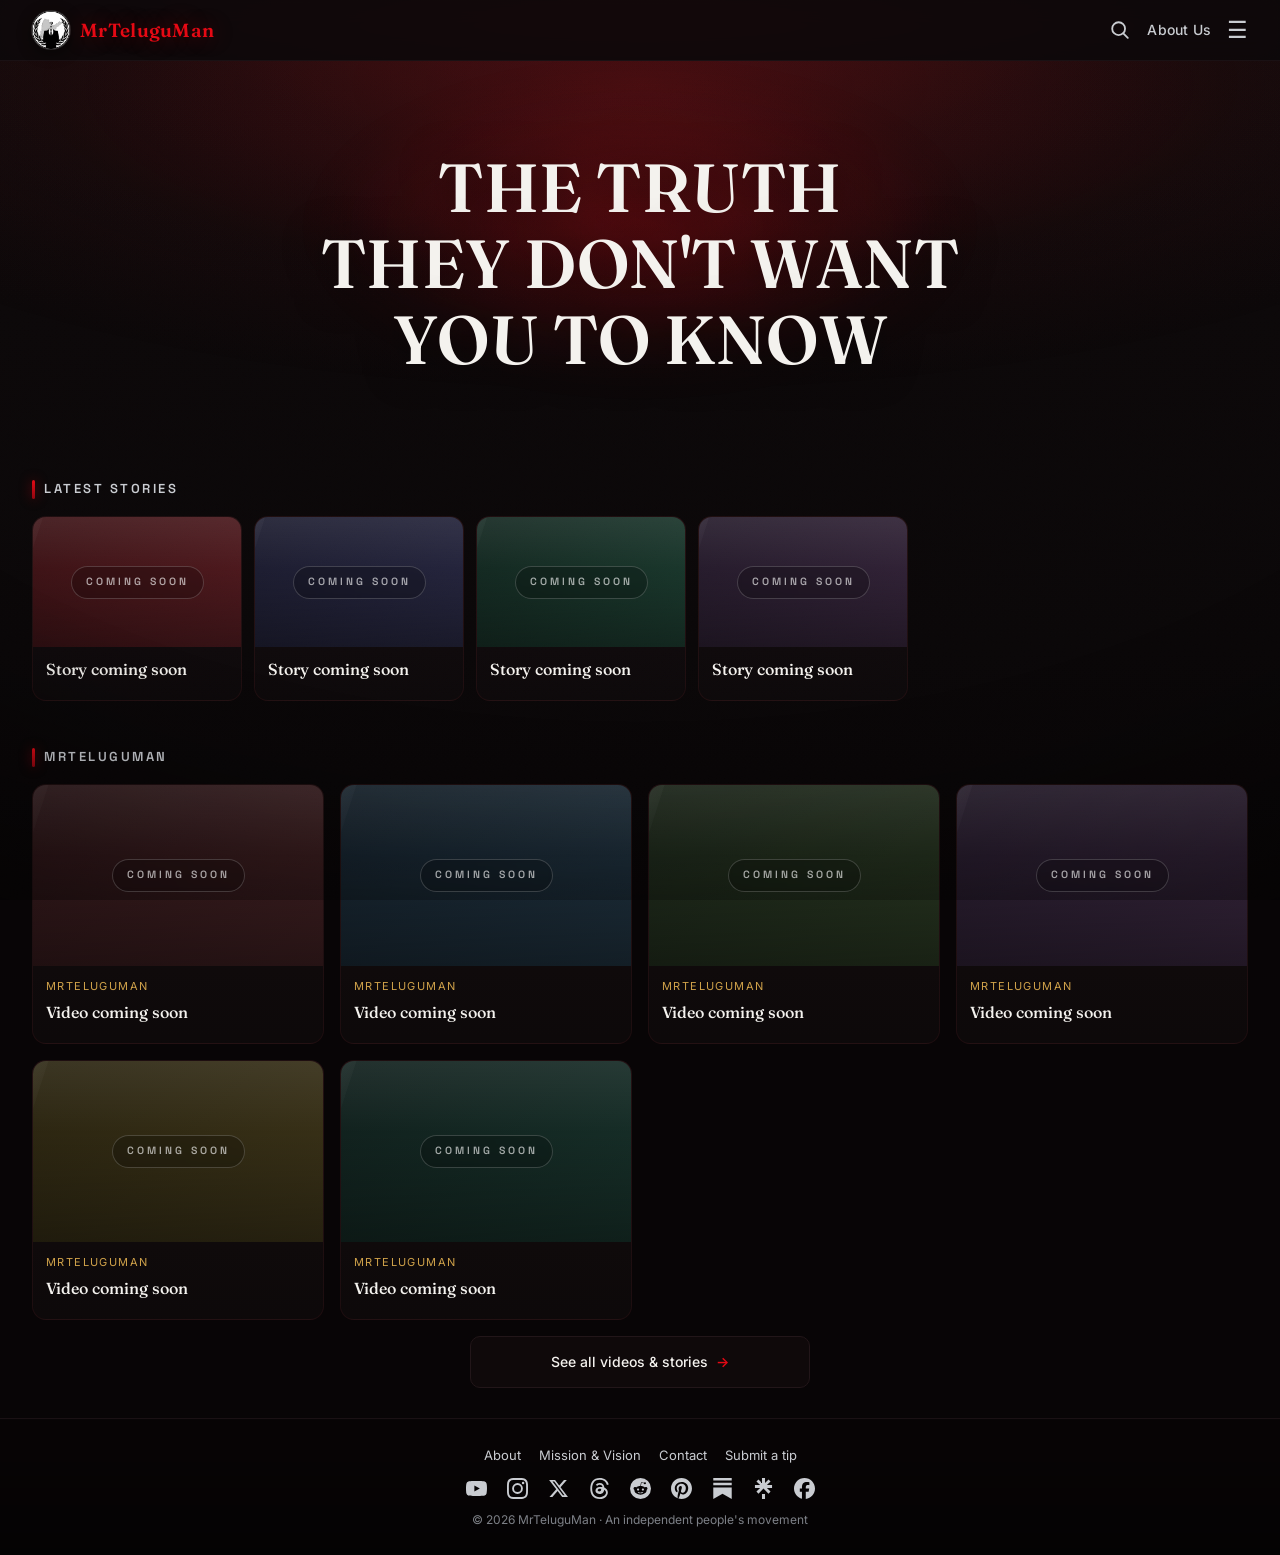
==== commit 9d9b827b: "Update hero section text for clarity" ====
--- a/index.html
+++ b/index.html
@@ -38,7 +38,7 @@
   </div>
 </div>
 
-<section class="hero"><h1>Truth they don't want you to know</h1></section>
+<section class="hero"><h1>The truth<br>they don't want<br>you to know</h1></section>
 
 
 <section class="latest">
--- a/styles.css
+++ b/styles.css
@@ -254,3 +254,157 @@
 .social a{display:inline-flex;align-items:center;line-height:0}
 .social a svg{display:block}
 .social{gap:20px;flex-wrap:wrap}
+
+/* ==========================================================================
+   PREMIUM · CINEMATIC LAYER  (appended — overrides above)
+   ========================================================================== */
+
+/* Film grain + edge vignette across the whole page */
+body::before{
+  content:"";position:fixed;inset:0;z-index:1;pointer-events:none;opacity:.045;
+  mix-blend-mode:overlay;
+  background-image:url("data:image/svg+xml,%3Csvg xmlns='http://www.w3.org/2000/svg' width='140' height='140'%3E%3Cfilter id='n'%3E%3CfeTurbulence type='fractalNoise' baseFrequency='0.85' numOctaves='2' stitchTiles='stitch'/%3E%3C/filter%3E%3Crect width='100%25' height='100%25' filter='url(%23n)'/%3E%3C/svg%3E");
+  background-size:140px 140px;
+}
+body::after{
+  content:"";position:fixed;inset:0;z-index:1;pointer-events:none;
+  background:radial-gradient(130% 100% at 50% 28%,transparent 52%,rgba(0,0,0,.55) 100%);
+}
+header{position:sticky;top:0;z-index:50}
+
+/* ---- Hero: deeper cinematic glow + slow reveal ---- */
+.hero{
+  position:relative;overflow:hidden;
+  padding:88px 20px 72px;
+  background:radial-gradient(120% 130% at 50% 12%,#4a1418 0%,#1c090b 52%,#0c0c0d 88%);
+}
+.hero::before{
+  content:"";position:absolute;left:50%;top:8%;width:min(760px,92%);height:340px;
+  transform:translateX(-50%);pointer-events:none;
+  background:radial-gradient(60% 60% at 50% 40%,rgba(229,9,20,.28),transparent 70%);
+  filter:blur(24px);animation:heroPulse 7s ease-in-out infinite;
+}
+@keyframes heroPulse{0%,100%{opacity:.55}50%{opacity:1}}
+.hero h1{
+  position:relative;
+  font-size:clamp(34px,7vw,68px);line-height:1.06;letter-spacing:-.5px;
+  text-shadow:0 2px 40px rgba(0,0,0,.6);
+  animation:riseIn 1s cubic-bezier(.2,.7,.2,1) both;
+}
+@keyframes riseIn{from{opacity:0;transform:translateY(18px)}to{opacity:1;transform:none}}
+
+/* ---- Section headings: refined, tracked, gold tick ---- */
+.sec-head{margin-bottom:16px;align-items:center}
+.sec-bar{width:3px;height:19px;background:linear-gradient(var(--red),#8f0610);box-shadow:0 0 12px rgba(229,9,20,.5)}
+.sec-title{
+  font-family:var(--head);font-weight:600;font-size:13px;
+  letter-spacing:2.5px;text-transform:uppercase;color:var(--text-2);
+}
+
+/* ---- Cards: gradient frame, glass sheen, cinematic hover ---- */
+.card{
+  background:linear-gradient(180deg,#151517,#0f0f11);
+  border:.5px solid var(--border);border-radius:14px;
+  box-shadow:0 1px 0 rgba(255,255,255,.03) inset;
+  transition:transform .28s cubic-bezier(.2,.7,.2,1),box-shadow .28s,border-color .28s;
+}
+.card:hover{
+  transform:translateY(-6px);
+  border-color:rgba(229,9,20,.45);
+  box-shadow:0 18px 44px rgba(0,0,0,.6),0 0 0 1px rgba(229,9,20,.15),0 0 40px -12px rgba(229,9,20,.5);
+}
+.thumb{position:relative;overflow:hidden}
+.thumb::after{ /* top sheen */
+  content:"";position:absolute;inset:0;pointer-events:none;
+  background:linear-gradient(180deg,rgba(255,255,255,.08),transparent 40%,rgba(0,0,0,.35));
+}
+
+/* ---- Polished "Coming soon" placeholder: intentional shimmer ---- */
+.thumb .soon{
+  position:relative;z-index:2;
+  font-family:var(--head);font-weight:600;font-size:10.5px;letter-spacing:3px;
+  color:rgba(255,255,255,.62);
+  padding:7px 14px;border:.5px solid rgba(255,255,255,.18);border-radius:100px;
+  background:rgba(0,0,0,.22);backdrop-filter:blur(2px);
+  text-transform:uppercase;
+}
+.thumb:has(.soon)::before{ /* slow light sweep */
+  content:"";position:absolute;top:0;left:-60%;width:55%;height:100%;z-index:1;
+  background:linear-gradient(100deg,transparent,rgba(255,255,255,.09),transparent);
+  transform:skewX(-18deg);animation:sweep 3.6s ease-in-out infinite;
+}
+@keyframes sweep{0%{left:-60%}55%,100%{left:130%}}
+.card h3{font-size:16px;line-height:1.32}
+.kicker{color:var(--gold);letter-spacing:1.4px}
+
+/* ---- Buttons / links: subtle premium motion ---- */
+.state-btn,.form .submit,.dc-mail,.chip{transition:all .2s cubic-bezier(.2,.7,.2,1)}
+.form .submit{box-shadow:0 8px 24px -10px rgba(229,9,20,.7)}
+.form .submit:hover{transform:translateY(-1px);opacity:1;box-shadow:0 12px 30px -8px rgba(229,9,20,.85)}
+
+/* ---- Brand mark: soft ring ---- */
+.brand img{box-shadow:0 0 0 1px rgba(255,255,255,.12),0 4px 14px rgba(0,0,0,.5)}
+.brand .name{text-shadow:0 0 22px rgba(229,9,20,.35)}
+
+/* ---- Nicer scrollbars on rows ---- */
+.row::-webkit-scrollbar{height:0}
+
+/* ---- Section rhythm ---- */
+.latest{padding-top:30px;padding-bottom:10px}
+
+@media(max-width:640px){
+  .hero{padding:60px 18px 46px}
+}
+
+
+/* ==========================================================================
+   PREMIUM v2 · SUBTLE RED/BLACK WASH (toned down)
+   ========================================================================== */
+
+/* Near-neutral dark tokens with only a faint warm lean */
+:root{
+  --bg:#0a0708;
+  --surface:#141012;
+  --surface-2:#110d0f;
+  --border:#221619;
+  --border-soft:#1a1114;
+}
+
+/* Robust full-page wash: fixed layer behind everything (mobile-safe) */
+html{background:#080506}
+html::before{
+  content:"";position:fixed;inset:0;z-index:-1;pointer-events:none;
+  background:
+    radial-gradient(140% 70% at 50% -6%, rgba(150,20,26,.22) 0%, rgba(60,12,15,.10) 32%, rgba(10,7,8,0) 58%),
+    linear-gradient(180deg, #100a0b 0%, #0c0809 34%, #0a0708 72%, #080506 100%);
+}
+body{background:transparent}
+
+/* Cards stay dark, only a whisper of warmth in the border */
+.card{
+  background:linear-gradient(180deg, rgba(26,16,18,.72), rgba(15,11,12,.72));
+  border-color:rgba(90,34,40,.22);
+}
+.card:hover{border-color:rgba(229,9,20,.45)}
+
+/* Hero glow gentler, blends into page */
+.hero{
+  background:
+    radial-gradient(110% 120% at 50% 6%, rgba(190,24,32,.26) 0%, rgba(80,14,18,.10) 42%, transparent 66%);
+}
+
+/* Header + drawer barely warm */
+header{background:rgba(13,9,10,.82)}
+.drawer-panel{background:#110d0f}
+
+/* Inputs / surfaces */
+.form input,.form textarea,.form select,
+.header-search input,.so-input,.searchbar input{background:rgba(19,13,14,.7)}
+.direct-contact{background:rgba(24,15,17,.5);border-color:rgba(90,34,40,.22)}
+.chip,.state-btn,.toggle .tg span{background:rgba(20,13,14,.6)}
+
+footer{background:linear-gradient(180deg,transparent,rgba(0,0,0,.4))}
+
+
+/* Hero: three lines, all caps */
+.hero h1{text-transform:uppercase;letter-spacing:.5px;max-width:none;line-height:1.12}
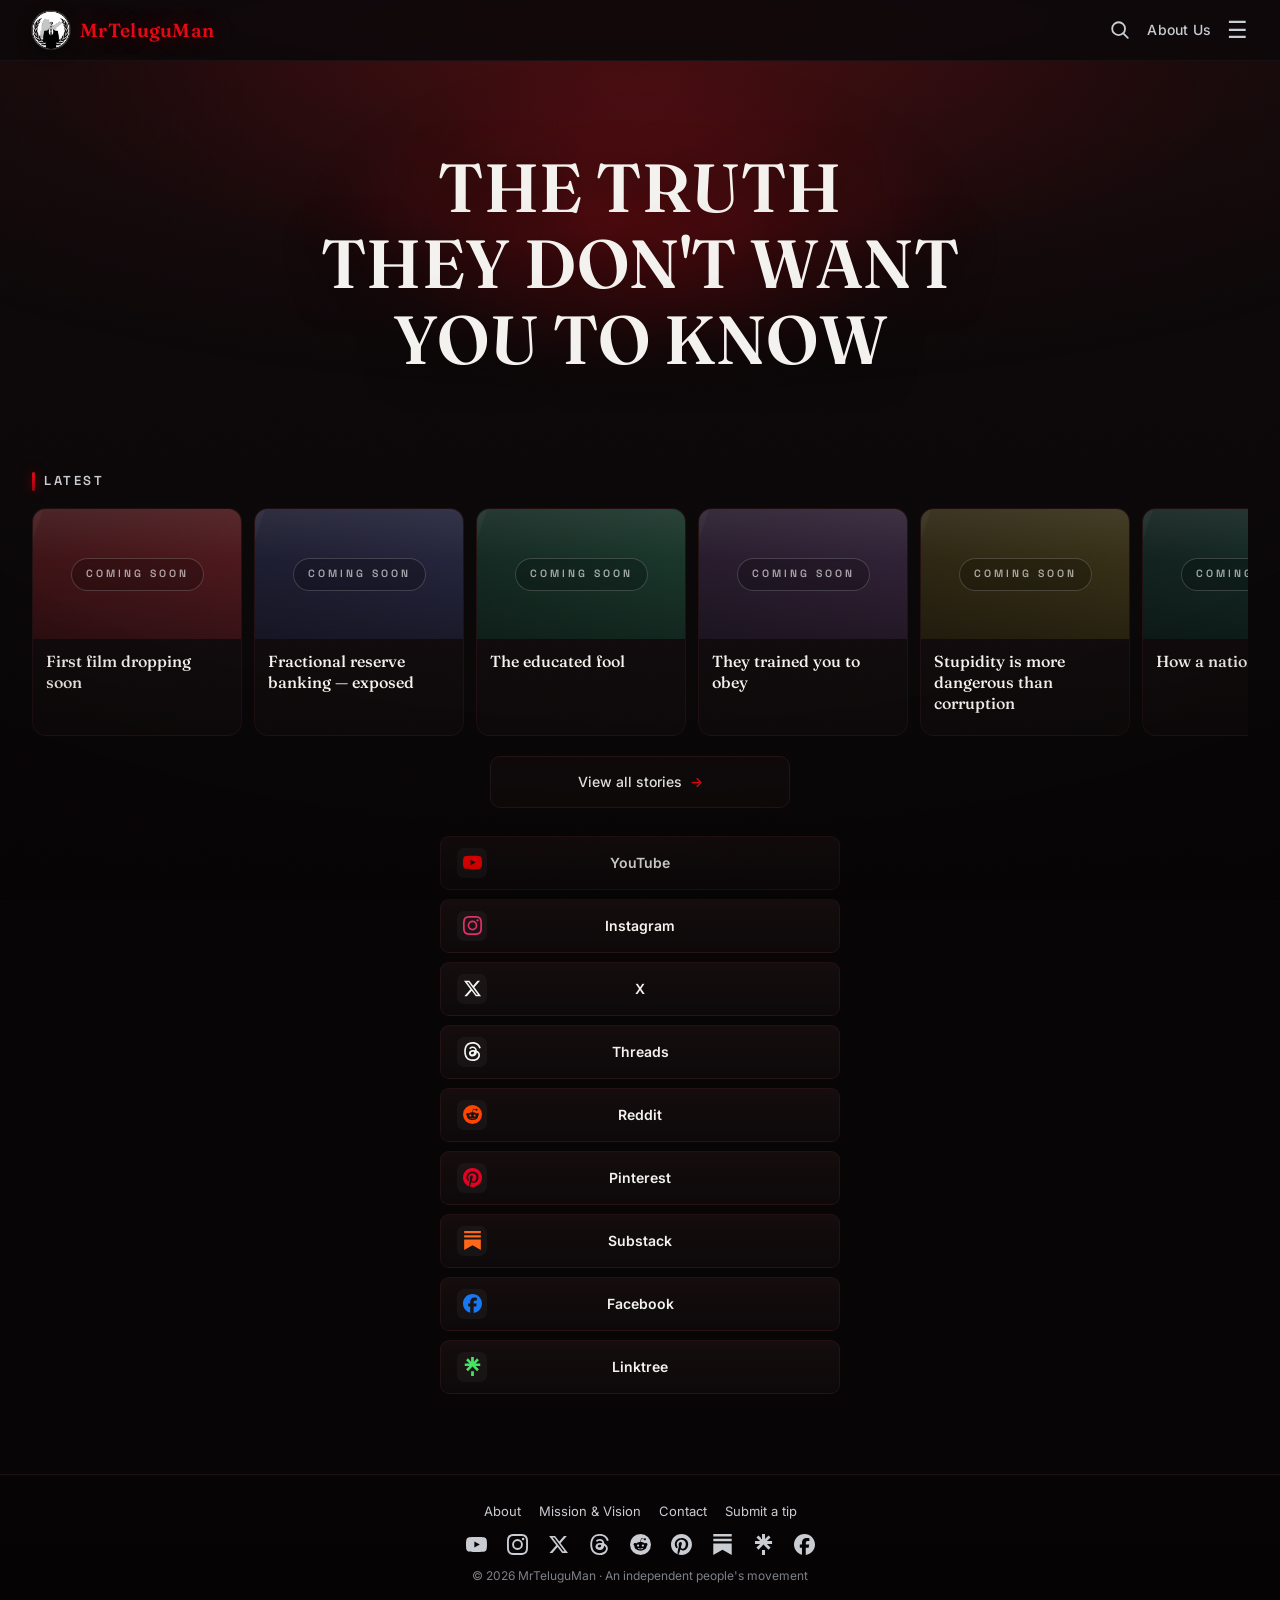
==== commit 4e62bc71: "Implement Linktree-style layout with social links Added Linktree-style layout and social media links" ====
--- a/index.html
+++ b/index.html
@@ -9,6 +9,18 @@
 <link rel="preconnect" href="https://fonts.googleapis.com"><link rel="preconnect" href="https://fonts.gstatic.com" crossorigin>
 <link href="https://fonts.googleapis.com/css2?family=Fraunces:opsz,wght@9..144,500;9..144,600&family=Inter:wght@400;500;600&display=swap" rel="stylesheet">
 <link rel="stylesheet" href="styles.css">
+<style>
+/* Linktree-style hub */
+.tl-latest{padding-top:22px;padding-bottom:4px}
+.treelinks{max-width:440px;margin:0 auto;padding:24px 20px 60px}
+.tl-grid{display:flex;flex-direction:column;gap:9px}
+.tl-link{display:flex;align-items:center;gap:12px;padding:11px 16px;border-radius:9px;background:linear-gradient(180deg,rgba(26,16,18,.72),rgba(15,11,12,.72));border:.5px solid rgba(90,34,40,.28);color:var(--text);font-weight:600;font-size:14px;transition:transform .45s cubic-bezier(.2,.7,.2,1),border-color .45s,box-shadow .45s}
+.tl-link:hover{transform:translateY(-2px);border-color:var(--brand);box-shadow:0 12px 30px -10px rgba(0,0,0,.7),0 0 0 1px color-mix(in srgb,var(--brand) 40%,transparent)}
+.tl-ic{flex:0 0 30px;height:30px;border-radius:7px;display:flex;align-items:center;justify-content:center;background:rgba(255,255,255,.04);color:var(--brand);transition:background .45s}
+.tl-link:hover .tl-ic{background:color-mix(in srgb,var(--brand) 18%,transparent)}
+.tl-label{flex:1;text-align:center}
+.tl-sp{flex:0 0 30px}
+</style>
 </head>
 <body>
 
@@ -40,30 +52,34 @@
 
 <section class="hero"><h1>The truth<br>they don't want<br>you to know</h1></section>
 
+<section class="latest tl-latest">
+  <div class="sec-head"><span class="sec-bar"></span><span class="sec-title">Latest</span></div>
+  <div class="row">
+    <a class="card" href="story.html"><div class="thumb" style="background:linear-gradient(135deg,#3a1114,#511a1f)"><span class="soon">Coming soon</span></div><div class="card-body"><h3>First film dropping soon</h3></div></a>
+    <a class="card" href="story.html"><div class="thumb" style="background:linear-gradient(135deg,#1b1b2e,#26263f)"><span class="soon">Coming soon</span></div><div class="card-body"><h3>Fractional reserve banking — exposed</h3></div></a>
+    <a class="card" href="story.html"><div class="thumb" style="background:linear-gradient(135deg,#12261f,#1b3a2e)"><span class="soon">Coming soon</span></div><div class="card-body"><h3>The educated fool</h3></div></a>
+    <a class="card" href="story.html"><div class="thumb" style="background:linear-gradient(135deg,#241a2a,#332338)"><span class="soon">Coming soon</span></div><div class="card-body"><h3>They trained you to obey</h3></div></a>
+    <a class="card" href="story.html"><div class="thumb" style="background:linear-gradient(135deg,#2a2410,#3a3218)"><span class="soon">Coming soon</span></div><div class="card-body"><h3>Stupidity is more dangerous than corruption</h3></div></a>
+    <a class="card" href="story.html"><div class="thumb" style="background:linear-gradient(135deg,#101f1c,#173029)"><span class="soon">Coming soon</span></div><div class="card-body"><h3>How a nation wakes up</h3></div></a>
+    <a class="card" href="story.html"><div class="thumb" style="background:linear-gradient(135deg,#2a1416,#3a1d1f)"><span class="soon">Coming soon</span></div><div class="card-body"><h3>Story coming soon</h3></div></a>
+    <a class="card" href="story.html"><div class="thumb" style="background:linear-gradient(135deg,#14202a,#1d2e3a)"><span class="soon">Coming soon</span></div><div class="card-body"><h3>Story coming soon</h3></div></a>
+  </div>
+  <a class="state-btn" href="latest.html" style="max-width:300px;margin:14px auto 0">View all stories <span class="arrow">&rarr;</span></a>
+</section>
 
-<section class="latest">
-  <div class="sec-head"><span class="sec-bar"></span><span class="sec-title">Latest stories</span></div>
-  <div class="row">
-    <a class="card" href="story.html"><div class="thumb" style="background:linear-gradient(135deg,#3a1114,#511a1f)"><span class="soon">Coming soon</span></div><div class="card-body"><h3>Story coming soon</h3></div></a>
-    <a class="card" href="story.html"><div class="thumb" style="background:linear-gradient(135deg,#1b1b2e,#26263f)"><span class="soon">Coming soon</span></div><div class="card-body"><h3>Story coming soon</h3></div></a>
-    <a class="card" href="story.html"><div class="thumb" style="background:linear-gradient(135deg,#12261f,#1b3a2e)"><span class="soon">Coming soon</span></div><div class="card-body"><h3>Story coming soon</h3></div></a>
-    <a class="card" href="story.html"><div class="thumb" style="background:linear-gradient(135deg,#241a2a,#332338)"><span class="soon">Coming soon</span></div><div class="card-body"><h3>Story coming soon</h3></div></a>
+<section class="treelinks">
+  <div class="tl-grid">
+      <a class="tl-link" href="https://www.youtube.com/@MrTeluguMan" target="_blank" rel="noopener" style="--brand:#ff0000"><span class="tl-ic"><svg viewBox="0 0 24 24" width="19" height="19" fill="currentColor" aria-hidden="true"><path d="M23.498 6.186a3.016 3.016 0 0 0-2.122-2.136C19.505 3.545 12 3.545 12 3.545s-7.505 0-9.377.505A3.017 3.017 0 0 0 .502 6.186C0 8.07 0 12 0 12s0 3.93.502 5.814a3.016 3.016 0 0 0 2.122 2.136c1.871.505 9.376.505 9.376.505s7.505 0 9.377-.505a3.015 3.015 0 0 0 2.122-2.136C24 15.93 24 12 24 12s0-3.93-.502-5.814zM9.545 15.568V8.432L15.818 12l-6.273 3.568z"/></svg></span><span class="tl-label">YouTube</span><span class="tl-sp"></span></a>
+      <a class="tl-link" href="https://www.instagram.com/MrTeluguMan" target="_blank" rel="noopener" style="--brand:#e1306c"><span class="tl-ic"><svg viewBox="0 0 24 24" width="19" height="19" fill="currentColor" aria-hidden="true"><path d="M12 2.163c3.204 0 3.584.012 4.85.07 3.252.148 4.771 1.691 4.919 4.919.058 1.265.069 1.645.069 4.849 0 3.205-.012 3.584-.069 4.849-.149 3.225-1.664 4.771-4.919 4.919-1.266.058-1.644.07-4.85.07-3.204 0-3.584-.012-4.849-.07-3.26-.149-4.771-1.699-4.919-4.92-.058-1.265-.07-1.644-.07-4.849 0-3.204.013-3.583.07-4.849.149-3.227 1.664-4.771 4.919-4.919 1.266-.057 1.645-.069 4.849-.069zM12 0C8.741 0 8.333.014 7.053.072 2.695.272.273 2.69.073 7.052.014 8.333 0 8.741 0 12c0 3.259.014 3.668.072 4.948.2 4.358 2.618 6.78 6.98 6.98C8.333 23.986 8.741 24 12 24c3.259 0 3.668-.014 4.948-.072 4.354-.2 6.782-2.618 6.979-6.98.059-1.28.073-1.689.073-4.948 0-3.259-.014-3.667-.072-4.947-.196-4.354-2.617-6.78-6.979-6.98C15.668.014 15.259 0 12 0zm0 5.838a6.162 6.162 0 1 0 0 12.324 6.162 6.162 0 0 0 0-12.324zM12 16a4 4 0 1 1 0-8 4 4 0 0 1 0 8zm6.406-11.845a1.44 1.44 0 1 0 0 2.881 1.44 1.44 0 0 0 0-2.881z"/></svg></span><span class="tl-label">Instagram</span><span class="tl-sp"></span></a>
+      <a class="tl-link" href="https://x.com/MrTeluguMan" target="_blank" rel="noopener" style="--brand:#f5f5f5"><span class="tl-ic"><svg viewBox="0 0 24 24" width="19" height="19" fill="currentColor" aria-hidden="true"><path d="M18.244 2.25h3.308l-7.227 8.26 8.502 11.24H16.17l-5.214-6.817L4.99 21.75H1.68l7.73-8.835L1.254 2.25H8.08l4.713 6.231zm-1.161 17.52h1.833L7.084 4.126H5.117z"/></svg></span><span class="tl-label">X</span><span class="tl-sp"></span></a>
+      <a class="tl-link" href="https://www.threads.com/@MrTeluguMan" target="_blank" rel="noopener" style="--brand:#f5f5f5"><span class="tl-ic"><svg viewBox="0 0 24 24" width="19" height="19" fill="currentColor" aria-hidden="true"><path d="M12.186 24h-.007c-3.581-.024-6.334-1.205-8.184-3.509C2.35 18.44 1.5 15.586 1.472 12.01v-.017c.03-3.579.879-6.43 2.525-8.482C5.845 1.205 8.6.024 12.18 0h.014c2.746.02 5.043.725 6.826 2.098 1.677 1.29 2.858 3.13 3.509 5.467l-2.04.569c-1.104-3.96-3.898-5.984-8.304-6.015-2.91.022-5.11.936-6.54 2.717C4.307 6.504 3.616 8.914 3.589 12c.027 3.086.718 5.496 2.057 7.164 1.43 1.783 3.631 2.698 6.54 2.717 2.623-.02 4.358-.631 5.8-2.045 1.647-1.613 1.618-3.593 1.09-4.798-.31-.71-.873-1.3-1.634-1.75-.192 1.352-.622 2.446-1.284 3.272-.886 1.102-2.14 1.704-3.73 1.79-1.202.065-2.361-.218-3.259-.801-1.063-.689-1.685-1.74-1.752-2.964-.065-1.19.408-2.285 1.33-3.082.88-.76 2.119-1.207 3.583-1.291a13.853 13.853 0 0 1 3.02.142c-.126-.742-.375-1.332-.75-1.757-.513-.586-1.308-.883-2.359-.89h-.029c-.844 0-1.992.232-2.721 1.32L7.734 7.847c.98-1.454 2.568-2.256 4.478-2.256h.044c3.194.02 5.097 1.975 5.287 5.388.108.046.216.094.322.145 1.49.7 2.58 1.761 3.154 3.07.797 1.82.871 4.79-1.548 7.158-1.85 1.81-4.094 2.628-7.277 2.65Zm1.036-11.752a9.66 9.66 0 0 0-.702-.026c-1.6 0-2.58.71-2.58 1.85 0 .82.75 1.353 1.734 1.353 1.352 0 2.14-.99 2.294-2.594l-.746-.583z"/></svg></span><span class="tl-label">Threads</span><span class="tl-sp"></span></a>
+      <a class="tl-link" href="https://www.reddit.com/user/MrTeluguMan" target="_blank" rel="noopener" style="--brand:#ff4500"><span class="tl-ic"><svg viewBox="0 0 24 24" width="19" height="19" fill="currentColor" aria-hidden="true"><path d="M12 0A12 12 0 0 0 0 12a12 12 0 0 0 12 12 12 12 0 0 0 12-12A12 12 0 0 0 12 0zm5.01 4.744c.688 0 1.25.561 1.25 1.249a1.25 1.25 0 0 1-2.498.056l-2.597-.547-.8 3.747c1.824.07 3.48.632 4.674 1.488.308-.309.73-.491 1.207-.491.968 0 1.754.786 1.754 1.754 0 .716-.435 1.333-1.01 1.614a3.111 3.111 0 0 1 .042.52c0 2.694-3.13 4.87-7.004 4.87-3.874 0-7.004-2.176-7.004-4.87 0-.183.015-.366.043-.534A1.748 1.748 0 0 1 4.028 12c0-.968.786-1.754 1.754-1.754.463 0 .898.196 1.207.49 1.207-.883 2.878-1.43 4.744-1.487l.885-4.182a.342.342 0 0 1 .14-.197.35.35 0 0 1 .238-.042l2.906.617a1.214 1.214 0 0 1 1.108-.701zM9.25 12c-.689 0-1.25.561-1.25 1.25 0 .687.561 1.248 1.25 1.248.687 0 1.248-.561 1.248-1.249 0-.688-.561-1.249-1.249-1.249zm5.5 0c-.687 0-1.248.561-1.248 1.25 0 .687.561 1.248 1.249 1.248.688 0 1.249-.561 1.249-1.249 0-.687-.562-1.249-1.25-1.249zm-5.466 3.99a.327.327 0 0 0-.231.094.33.33 0 0 0 0 .463c.842.842 2.484.913 2.961.913.477 0 2.105-.056 2.961-.913a.361.361 0 0 0 .029-.463.33.33 0 0 0-.464 0c-.547.533-1.684.73-2.512.73-.828 0-1.979-.196-2.512-.73a.326.326 0 0 0-.232-.095z"/></svg></span><span class="tl-label">Reddit</span><span class="tl-sp"></span></a>
+      <a class="tl-link" href="https://www.pinterest.com/MrTeluguMan" target="_blank" rel="noopener" style="--brand:#e60023"><span class="tl-ic"><svg viewBox="0 0 24 24" width="19" height="19" fill="currentColor" aria-hidden="true"><path d="M12.017 0C5.396 0 .029 5.367.029 11.987c0 5.079 3.158 9.417 7.618 11.162-.105-.949-.199-2.403.041-3.439.219-.937 1.406-5.957 1.406-5.957s-.359-.72-.359-1.781c0-1.663.967-2.911 2.168-2.911 1.024 0 1.518.769 1.518 1.688 0 1.029-.653 2.567-.992 3.992-.285 1.193.6 2.165 1.775 2.165 2.128 0 3.768-2.245 3.768-5.487 0-2.861-2.063-4.869-5.008-4.869-3.41 0-5.409 2.562-5.409 5.199 0 1.033.394 2.143.889 2.741.099.12.112.225.085.345-.09.375-.293 1.199-.334 1.363-.053.225-.172.271-.401.165-1.495-.69-2.433-2.878-2.433-4.646 0-3.776 2.748-7.252 7.92-7.252 4.158 0 7.392 2.967 7.392 6.923 0 4.135-2.607 7.462-6.233 7.462-1.214 0-2.354-.629-2.758-1.379l-.749 2.848c-.269 1.045-1.004 2.352-1.498 3.146 1.123.345 2.306.535 3.55.535 6.607 0 11.985-5.365 11.985-11.987C24.007 5.367 18.635.001 12.017.001z"/></svg></span><span class="tl-label">Pinterest</span><span class="tl-sp"></span></a>
+      <a class="tl-link" href="https://substack.com/@mrteluguman" target="_blank" rel="noopener" style="--brand:#ff6719"><span class="tl-ic"><svg viewBox="0 0 24 24" width="19" height="19" fill="currentColor" aria-hidden="true"><path d="M22.539 8.242H1.46V5.406h21.08v2.836zM1.46 10.812V24L12 18.11 22.54 24V10.812H1.46zM22.54 0H1.46v2.836h21.08V0z"/></svg></span><span class="tl-label">Substack</span><span class="tl-sp"></span></a>
+      <a class="tl-link" href="https://www.facebook.com/profile.php?id=61575343623307" target="_blank" rel="noopener" style="--brand:#1877f2"><span class="tl-ic"><svg viewBox="0 0 24 24" width="19" height="19" fill="currentColor" aria-hidden="true"><path d="M9.101 23.691v-7.98H6.627v-3.667h2.474v-1.58c0-4.085 1.848-5.978 5.858-5.978.401 0 .955.042 1.468.103a8.68 8.68 0 0 1 1.141.195v3.325a8.623 8.623 0 0 0-.653-.036 26.805 26.805 0 0 0-.733-.009c-.707 0-1.259.096-1.675.309a1.686 1.686 0 0 0-.679.622c-.258.42-.374.995-.374 1.752v1.297h3.919l-.386 2.103-.287 1.564h-3.246v8.245C19.396 23.238 24 18.179 24 12.044c0-6.627-5.373-12-12-12s-12 5.373-12 12c0 5.628 3.874 10.35 9.101 11.647Z"/></svg></span><span class="tl-label">Facebook</span><span class="tl-sp"></span></a>
+      <a class="tl-link" href="https://linktr.ee/MrTeluguMan" target="_blank" rel="noopener" style="--brand:#43e660"><span class="tl-ic"><svg viewBox="0 0 24 24" width="19" height="19" fill="currentColor" aria-hidden="true"><path d="M13.736 5.853l4.005-4.117 2.325 2.38-4.2 4.005h5.908v3.305h-5.937l4.229 4.108-2.325 2.334-5.741-5.769-5.741 5.769-2.325-2.334 4.229-4.108H2.226V8.121h5.908l-4.2-4.005 2.325-2.38 4.005 4.117V0h3.472v5.853zM10.264 18.152h3.472V24h-3.472z"/></svg></span><span class="tl-label">Linktree</span><span class="tl-sp"></span></a>
   </div>
 </section>
-
-<section class="latest">
-  <div class="sec-head"><span class="sec-bar"></span><span class="sec-title">MrTeluguMan</span></div>
-  <div class="grid" style="padding:0">
-    <a class="card" href="story.html"><div class="thumb" style="background:linear-gradient(135deg,#2a1416,#3a1d1f)"><span class="soon">Coming soon</span></div><div class="card-body"><div class="kicker">MrTeluguMan</div><h3>Video coming soon</h3></div></a>
-    <a class="card" href="story.html"><div class="thumb" style="background:linear-gradient(135deg,#14202a,#1d2e3a)"><span class="soon">Coming soon</span></div><div class="card-body"><div class="kicker">MrTeluguMan</div><h3>Video coming soon</h3></div></a>
-    <a class="card" href="story.html"><div class="thumb" style="background:linear-gradient(135deg,#1a2418,#26331f)"><span class="soon">Coming soon</span></div><div class="card-body"><div class="kicker">MrTeluguMan</div><h3>Video coming soon</h3></div></a>
-    <a class="card" href="story.html"><div class="thumb" style="background:linear-gradient(135deg,#241a2a,#332338)"><span class="soon">Coming soon</span></div><div class="card-body"><div class="kicker">MrTeluguMan</div><h3>Video coming soon</h3></div></a>
-    <a class="card" href="story.html"><div class="thumb" style="background:linear-gradient(135deg,#2a2410,#3a3218)"><span class="soon">Coming soon</span></div><div class="card-body"><div class="kicker">MrTeluguMan</div><h3>Video coming soon</h3></div></a>
-    <a class="card" href="story.html"><div class="thumb" style="background:linear-gradient(135deg,#101f1c,#173029)"><span class="soon">Coming soon</span></div><div class="card-body"><div class="kicker">MrTeluguMan</div><h3>Video coming soon</h3></div></a>
-  </div>
-  <a class="state-btn" href="latest.html" style="max-width:340px;margin:16px auto 0">See all videos &amp; stories <span class="arrow">&rarr;</span></a>
-</section>
-
 
 <footer>
   <div class="footer-links"><a href="about.html">About</a><a href="mission.html">Mission &amp; Vision</a><a href="contact.html">Contact</a><a href="contact.html">Submit a tip</a></div>
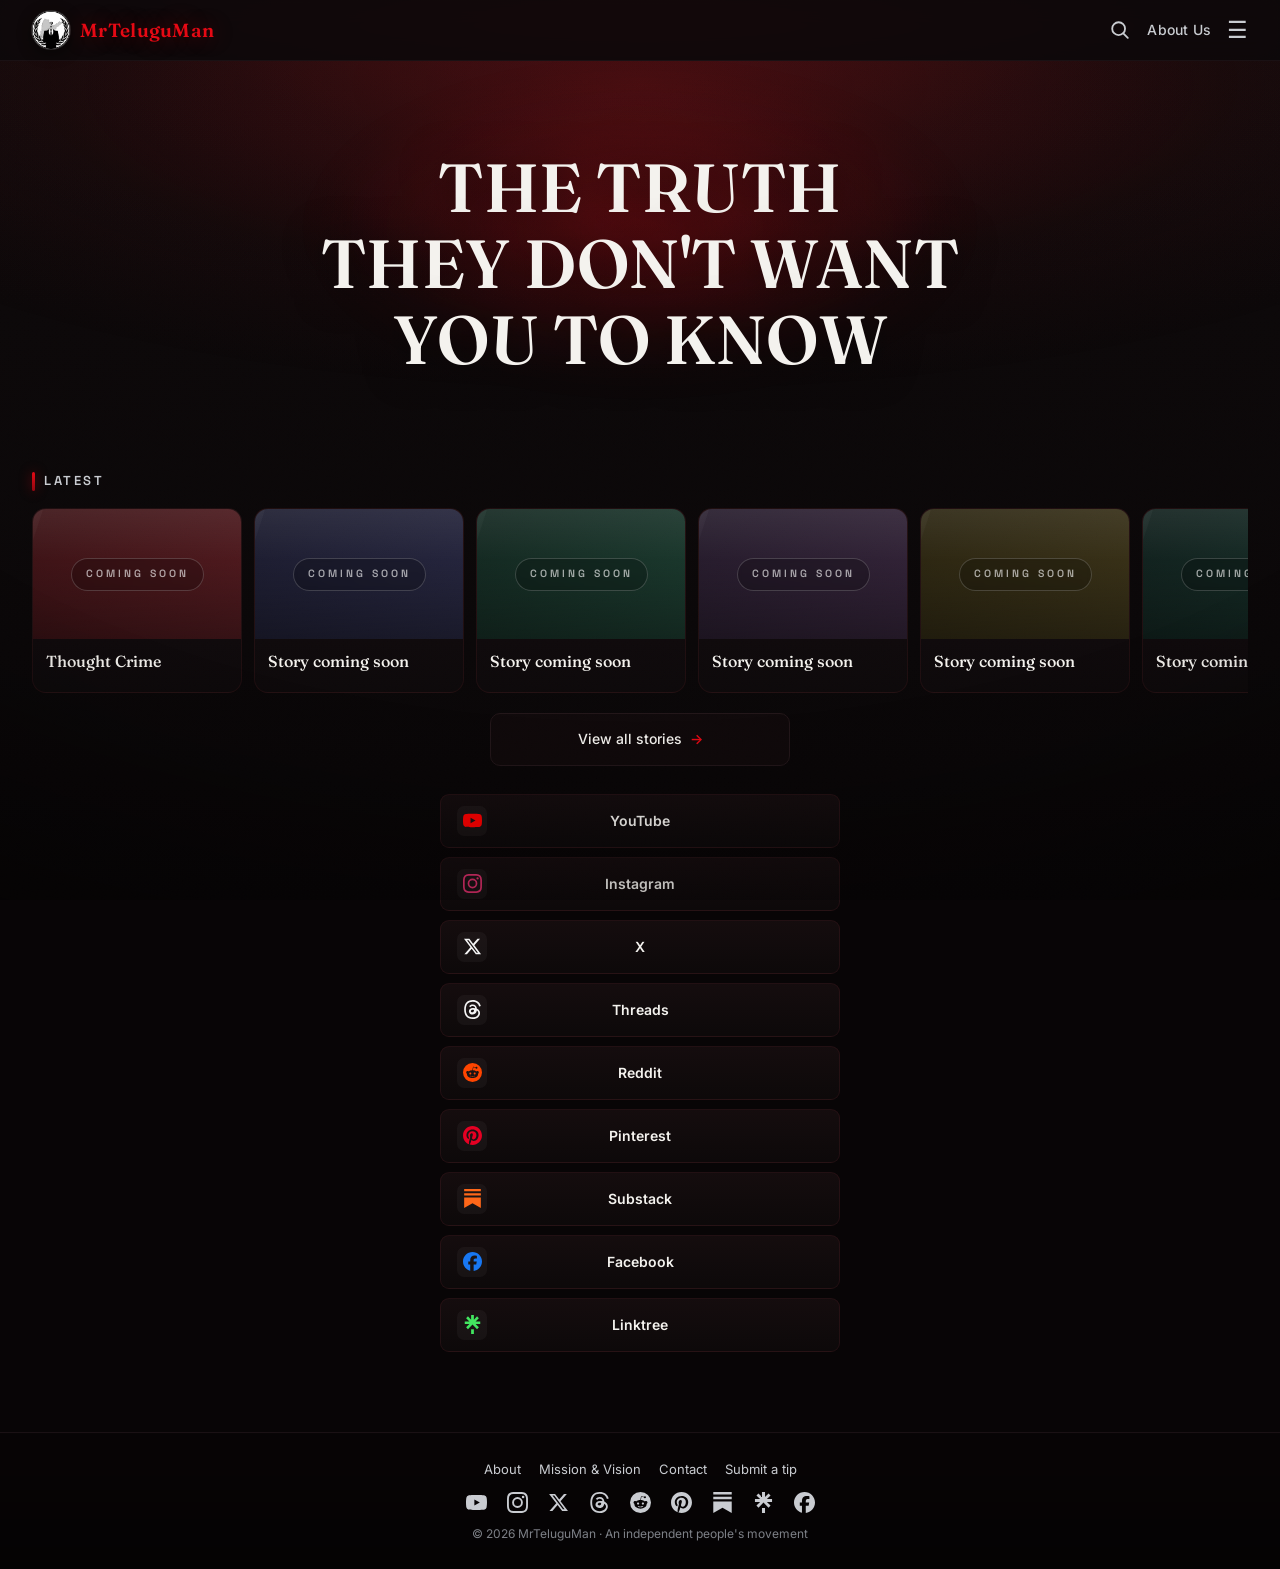
==== commit e0d5b8e0: "Add new story cards to the latest section" ====
--- a/index.html
+++ b/index.html
@@ -55,12 +55,12 @@
 <section class="latest tl-latest">
   <div class="sec-head"><span class="sec-bar"></span><span class="sec-title">Latest</span></div>
   <div class="row">
-    <a class="card" href="story.html"><div class="thumb" style="background:linear-gradient(135deg,#3a1114,#511a1f)"><span class="soon">Coming soon</span></div><div class="card-body"><h3>First film dropping soon</h3></div></a>
-    <a class="card" href="story.html"><div class="thumb" style="background:linear-gradient(135deg,#1b1b2e,#26263f)"><span class="soon">Coming soon</span></div><div class="card-body"><h3>Fractional reserve banking — exposed</h3></div></a>
-    <a class="card" href="story.html"><div class="thumb" style="background:linear-gradient(135deg,#12261f,#1b3a2e)"><span class="soon">Coming soon</span></div><div class="card-body"><h3>The educated fool</h3></div></a>
-    <a class="card" href="story.html"><div class="thumb" style="background:linear-gradient(135deg,#241a2a,#332338)"><span class="soon">Coming soon</span></div><div class="card-body"><h3>They trained you to obey</h3></div></a>
-    <a class="card" href="story.html"><div class="thumb" style="background:linear-gradient(135deg,#2a2410,#3a3218)"><span class="soon">Coming soon</span></div><div class="card-body"><h3>Stupidity is more dangerous than corruption</h3></div></a>
-    <a class="card" href="story.html"><div class="thumb" style="background:linear-gradient(135deg,#101f1c,#173029)"><span class="soon">Coming soon</span></div><div class="card-body"><h3>How a nation wakes up</h3></div></a>
+    <a class="card" href="story.html"><div class="thumb" style="background:linear-gradient(135deg,#3a1114,#511a1f)"><span class="soon">Coming soon</span></div><div class="card-body"><h3>Thought Crime</h3></div></a>
+    <a class="card" href="story.html"><div class="thumb" style="background:linear-gradient(135deg,#1b1b2e,#26263f)"><span class="soon">Coming soon</span></div><div class="card-body"><h3>Story coming soon</h3></div></a>
+    <a class="card" href="story.html"><div class="thumb" style="background:linear-gradient(135deg,#12261f,#1b3a2e)"><span class="soon">Coming soon</span></div><div class="card-body"><h3>Story coming soon</h3></div></a>
+    <a class="card" href="story.html"><div class="thumb" style="background:linear-gradient(135deg,#241a2a,#332338)"><span class="soon">Coming soon</span></div><div class="card-body"><h3>Story coming soon</h3></div></a>
+    <a class="card" href="story.html"><div class="thumb" style="background:linear-gradient(135deg,#2a2410,#3a3218)"><span class="soon">Coming soon</span></div><div class="card-body"><h3>Story coming soon</h3></div></a>
+    <a class="card" href="story.html"><div class="thumb" style="background:linear-gradient(135deg,#101f1c,#173029)"><span class="soon">Coming soon</span></div><div class="card-body"><h3>Story coming soon</h3></div></a>
     <a class="card" href="story.html"><div class="thumb" style="background:linear-gradient(135deg,#2a1416,#3a1d1f)"><span class="soon">Coming soon</span></div><div class="card-body"><h3>Story coming soon</h3></div></a>
     <a class="card" href="story.html"><div class="thumb" style="background:linear-gradient(135deg,#14202a,#1d2e3a)"><span class="soon">Coming soon</span></div><div class="card-body"><h3>Story coming soon</h3></div></a>
   </div>
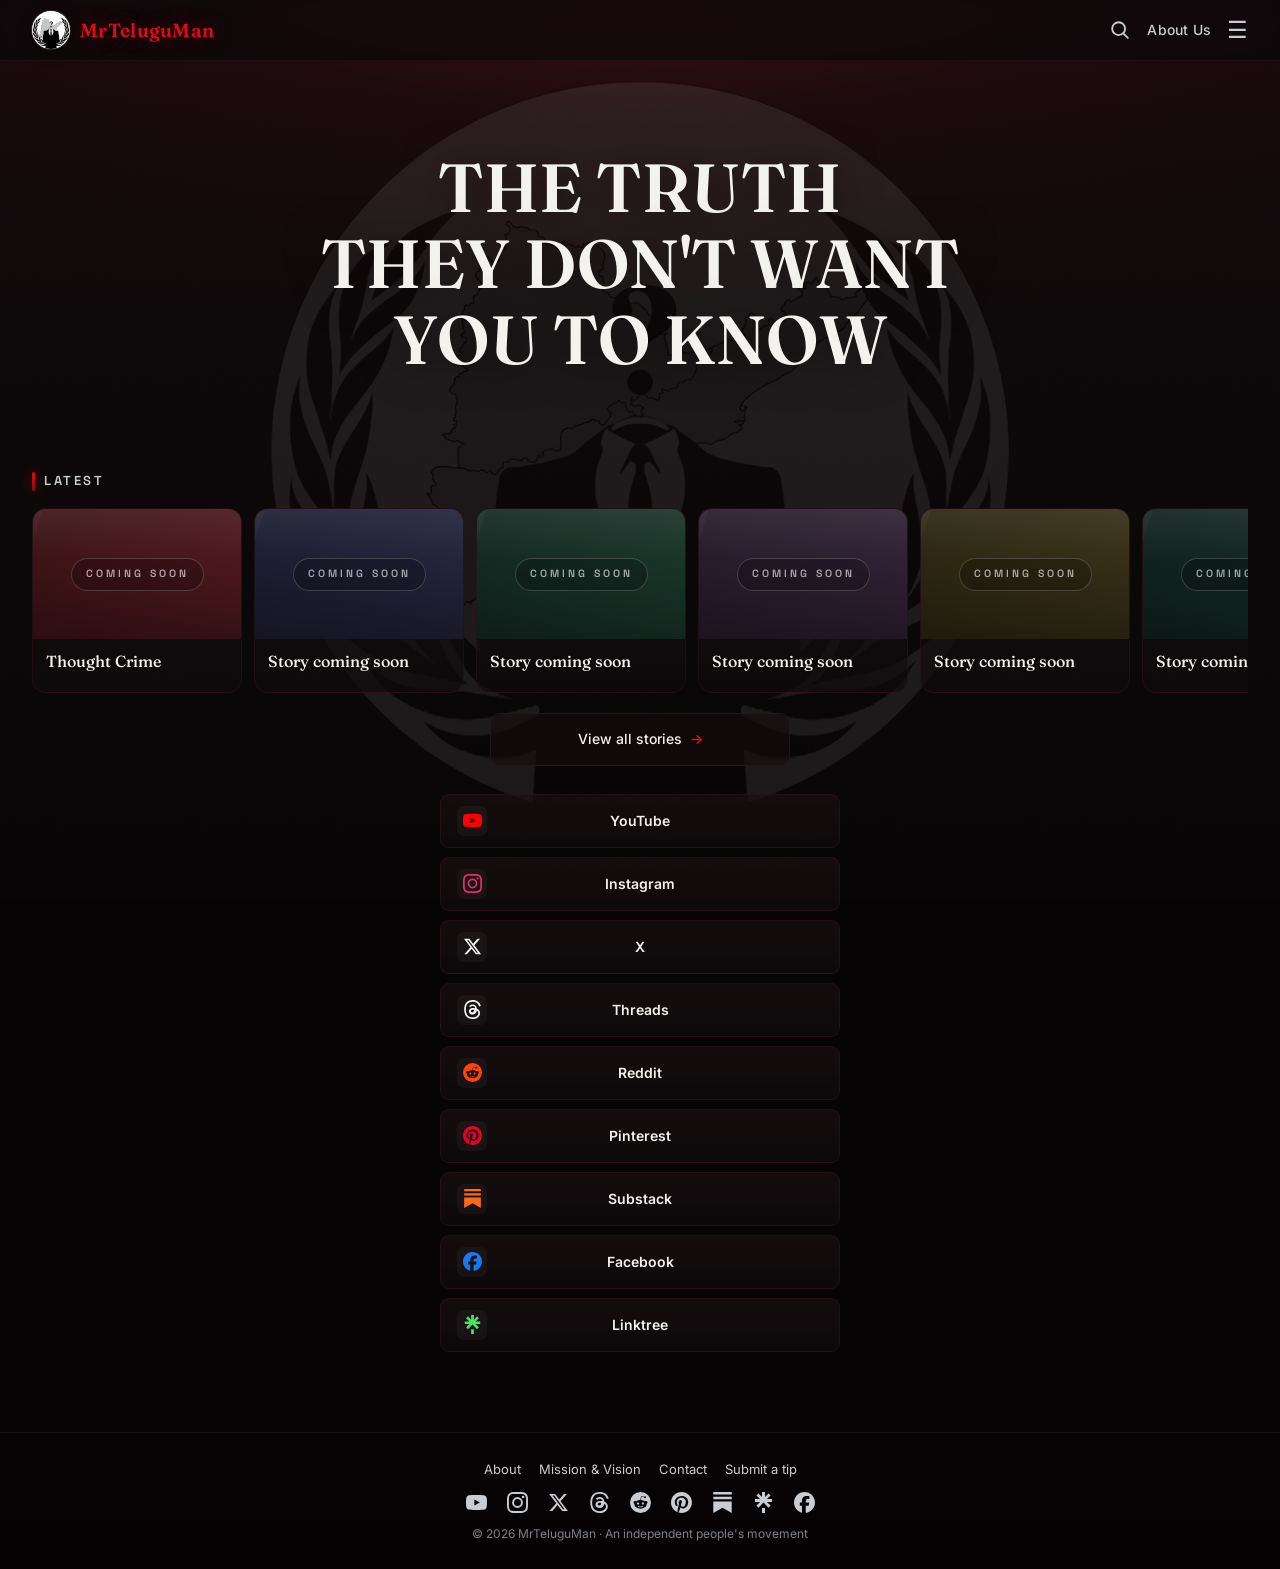
==== commit 60c48e5c: "Add full-page background logo watermark and seamless red/black wash to homepageAdd background logo a" ====
--- a/index.html
+++ b/index.html
@@ -21,8 +21,24 @@
 .tl-label{flex:1;text-align:center}
 .tl-sp{flex:0 0 30px}
 </style>
+<style>
+/* ===== Homepage background logo + seamless red/black wash ===== */
+.bg-logo{position:fixed;inset:0;z-index:0;pointer-events:none;display:flex;align-items:center;justify-content:center;overflow:hidden}
+.bg-logo img{width:min(82vmin,780px);opacity:.08}
+header,section,footer{position:relative;z-index:1}
+html{background:#070405}
+html::before{content:"";position:fixed;inset:0;z-index:-1;pointer-events:none;
+  background:
+   radial-gradient(135% 72% at 50% -10%, rgba(150,22,28,.42) 0%, rgba(70,14,18,.16) 32%, rgba(10,7,8,0) 62%),
+   linear-gradient(180deg,#160a0c 0%,#0d0809 36%,#0a0708 72%,#070405 100%);}
+body{background:transparent}
+.hero{background:transparent;overflow:visible}
+.hero::before{display:none}
+body::after{display:none}
+</style>
 </head>
 <body>
+<div class="bg-logo"><img src="logo.jpg" alt=""></div>
 
 <header>
   <div class="wrap nav">
